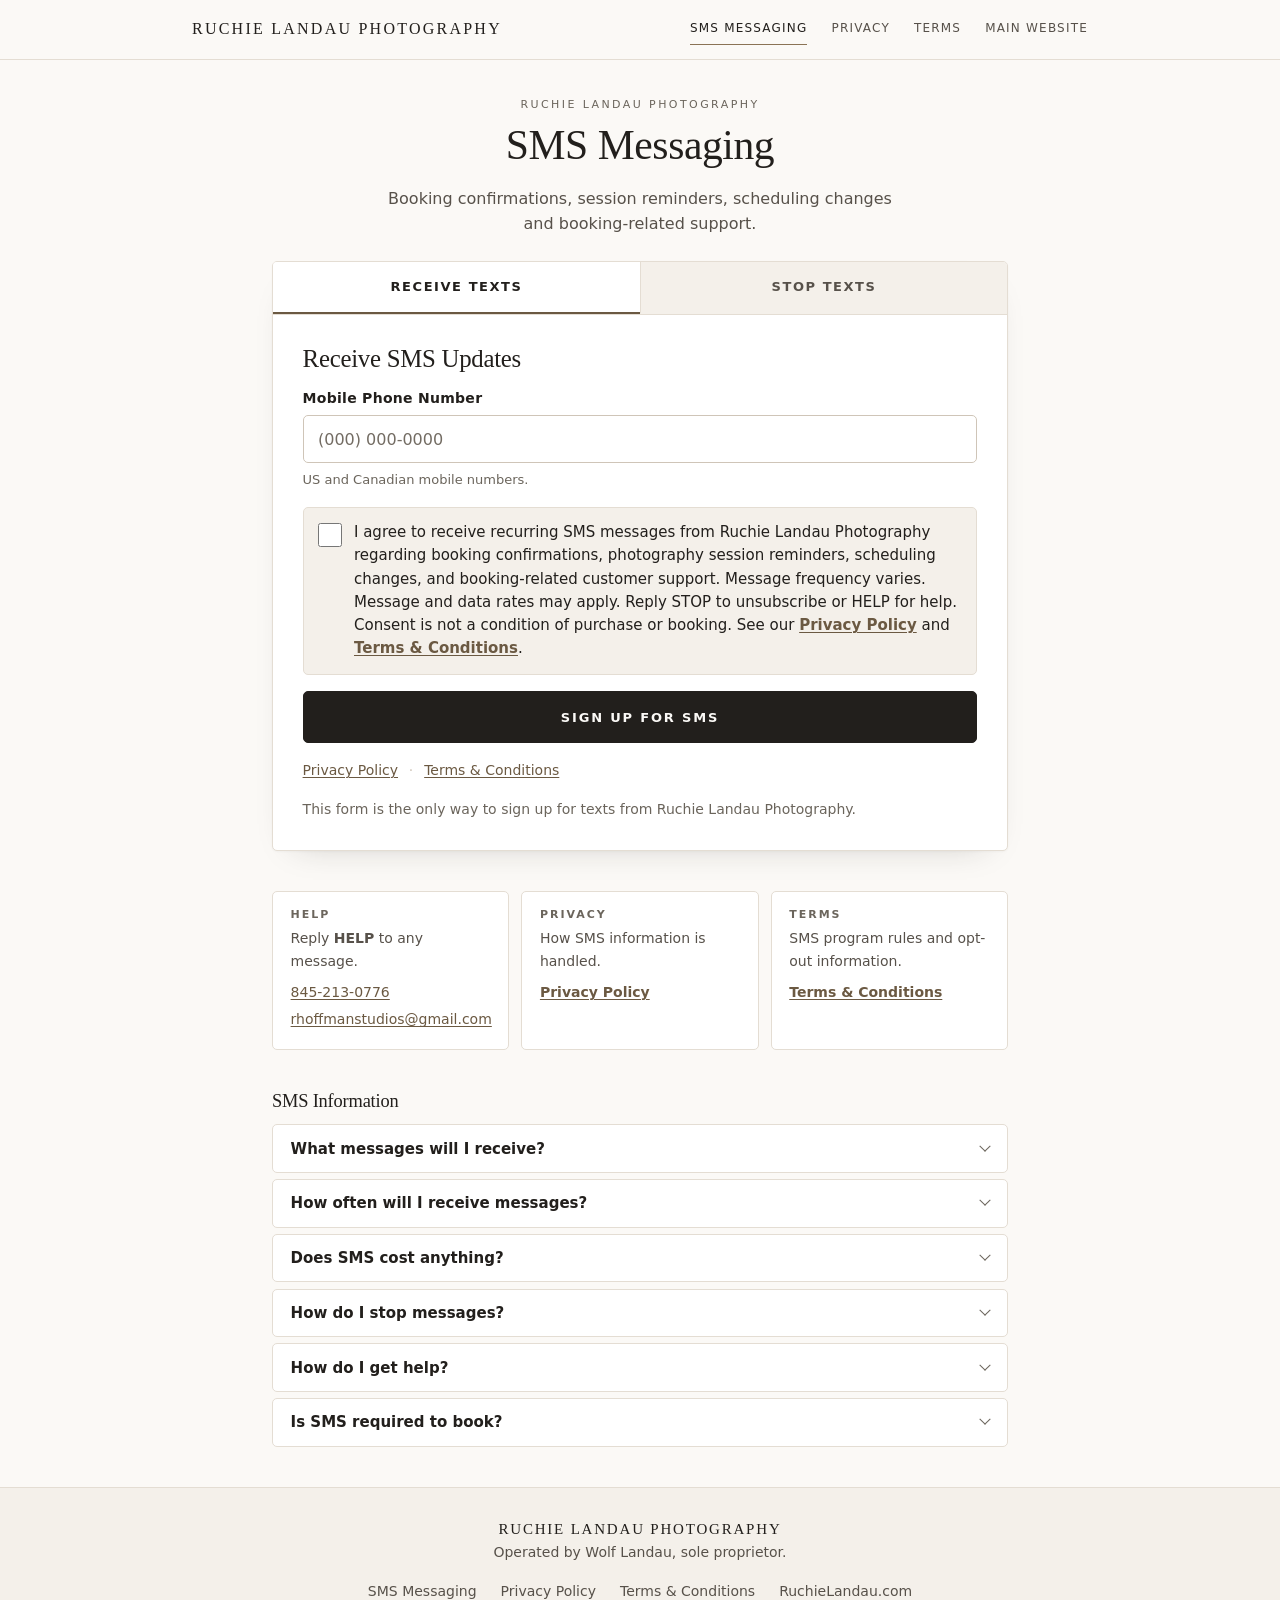
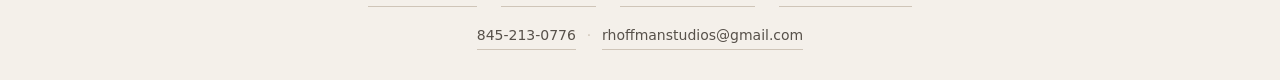
==== index.html @ 1253dbfc "Reorganise the site around one compact SMS card The homepage was ~4.7 desktop screens and 6 phone sc" ====
<!DOCTYPE html>
<html lang="en">
  <head>
    <meta charset="utf-8" />
    <meta name="viewport" content="width=device-width, initial-scale=1" />
    <title>SMS Messaging | Ruchie Landau Photography</title>
    <meta
      name="description"
      content="Sign up for or stop text messages from Ruchie Landau Photography about your photography bookings — booking confirmations, session reminders, and scheduling changes."
    />
    <link rel="canonical" href="https://sms.ruchielandau.com/" />
    <link rel="icon" href="/favicon.svg" type="image/svg+xml" />
    <link rel="stylesheet" href="/assets/css/site.css" />
  </head>
  <body>
    <a class="skip-link" href="#main">Skip to main content</a>

    <header class="site-header">
      <div class="shell site-header__inner">
        <a class="wordmark" href="/">Ruchie Landau Photography</a>
        <nav class="site-nav" aria-label="Primary">
          <ul>
            <li><a href="/" aria-current="page">SMS Messaging</a></li>
            <li><a href="/privacy-policy">Privacy</a></li>
            <li><a href="/terms-and-conditions">Terms</a></li>
            <li>
              <a
                href="https://www.ruchielandau.com"
                rel="noopener noreferrer"
                target="_blank"
                >Main Website<span class="visually-hidden">
                  (opens in a new tab)</span
                ></a
              >
            </li>
          </ul>
        </nav>
      </div>
    </header>

    <main id="main">
      <div class="shell shell--main">
        <!-- ================= Intro ================= -->
        <div class="intro">
          <p class="eyebrow">Ruchie Landau Photography</p>
          <h1>SMS Messaging</h1>
          <p class="intro__lede">
            Booking confirmations, session reminders, scheduling changes and
            booking-related support.
          </p>
        </div>

        <!-- ================= Main SMS card ================= -->
        <div class="sms-card" id="sms-tabs">
          <!--
            Progressive enhancement: this tab strip is hidden until the script
            runs. Without JavaScript both panels below stay visible and usable,
            so no control is ever dead and no content is unreachable.
          -->
          <div class="tabs" data-tablist hidden>
            <button
              type="button"
              class="tab"
              id="tab-receive"
              data-tab-for="panel-receive"
            >
              Receive Texts
            </button>
            <button
              type="button"
              class="tab"
              id="tab-stop"
              data-tab-for="panel-stop"
            >
              Stop Texts
            </button>
          </div>

          <!-- ---------- Receive Texts ---------- -->
          <section class="panel" id="panel-receive" aria-labelledby="opt-in-heading">
            <div class="panel__view" id="optin-form-view">
              <h2 id="opt-in-heading">Receive SMS Updates</h2>

              <!--
                SIMULATION MODE: this form does not submit anywhere. The handler
                in /assets/js/sms-forms.js validates locally, calls
                preventDefault(), and shows the success view without sending or
                storing anything. See the comment block at the top of that file.
              -->
              <form id="sms-opt-in-form" novalidate autocomplete="off">
                <div class="field">
                  <label for="optin-phone">Mobile Phone Number</label>
                  <input
                    type="tel"
                    id="optin-phone"
                    name="phone"
                    inputmode="tel"
                    autocomplete="tel"
                    placeholder="(000) 000-0000"
                    aria-describedby="optin-phone-hint optin-phone-error"
                  />
                  <p class="field__hint" id="optin-phone-hint">
                    US and Canadian mobile numbers.
                  </p>
                  <p class="field-error" id="optin-phone-error" role="alert"></p>
                </div>

                <!--
                  COMPLIANCE: single-purpose SMS consent checkbox.
                  * No `checked` attribute, and reset to unchecked on every page
                    load by sms-forms.js.
                  * Not bundled with accepting the Terms or the Privacy Policy.
                  * Required before the form will proceed.
                  * The disclosure is shown in full at body size — never
                    collapsed, truncated, or shrunk.
                -->
                <div class="consent" id="optin-consent-block">
                  <div class="consent__control">
                    <input
                      type="checkbox"
                      id="optin-consent"
                      name="sms-consent"
                      value="yes"
                      aria-describedby="optin-consent-error"
                    />
                    <label class="consent__text" for="optin-consent">
                      I agree to receive recurring SMS messages from Ruchie
                      Landau Photography regarding booking confirmations,
                      photography session reminders, scheduling changes, and
                      booking-related customer support. Message frequency
                      varies. Message and data rates may apply. Reply STOP to
                      unsubscribe or HELP for help. Consent is not a condition
                      of purchase or booking. See our
                      <a href="/privacy-policy">Privacy Policy</a> and
                      <a href="/terms-and-conditions">Terms &amp; Conditions</a>.
                    </label>
                  </div>
                  <p class="field-error" id="optin-consent-error" role="alert"></p>
                </div>

                <button type="submit" class="button">Sign Up for SMS</button>
              </form>

              <p class="panel__note">
                <a href="/privacy-policy">Privacy Policy</a>
                <span aria-hidden="true">·</span>
                <a href="/terms-and-conditions">Terms &amp; Conditions</a>
              </p>

              <p class="panel__note panel__note--quiet">
                This form is the only way to sign up for texts from Ruchie
                Landau Photography.
              </p>
            </div>

            <!-- Shown after a successful sign-up. -->
            <div
              class="panel__view result"
              id="optin-success-view"
              role="status"
              tabindex="-1"
              hidden
            >
              <span class="result__mark" aria-hidden="true">
                <svg viewBox="0 0 24 24" focusable="false">
                  <path
                    d="M4 12.6l5.2 5.2L20 7"
                    fill="none"
                    stroke="currentColor"
                    stroke-width="2.25"
                    stroke-linecap="round"
                    stroke-linejoin="round"
                  />
                </svg>
              </span>

              <h2 class="result__title">You&rsquo;re signed up for SMS updates</h2>

              <p class="result__lead">
                You have successfully subscribed to text messages from Ruchie
                Landau Photography at
                <strong data-masked-phone>(***) ***-0000</strong>.
              </p>

              <p>Message frequency varies. Message and data rates may apply.</p>
              <p>
                Reply <strong>STOP</strong> to unsubscribe or
                <strong>HELP</strong> for assistance.
              </p>

              <button type="button" class="link-button" id="optin-reset">
                Sign up another number
              </button>
            </div>
          </section>

          <!-- ---------- Stop Texts ---------- -->
          <section class="panel" id="panel-stop" aria-labelledby="opt-out-heading">
            <div class="panel__view" id="optout-form-view">
              <h2 id="opt-out-heading">Stop SMS Messages</h2>
              <p class="panel__lead">
                Reply <strong>STOP</strong> to any Ruchie Landau Photography
                text message to unsubscribe.
              </p>

              <!-- SIMULATION MODE: nothing is transmitted or stored. -->
              <form id="sms-opt-out-form" novalidate autocomplete="off">
                <div class="field">
                  <label for="optout-phone">Mobile Phone Number</label>
                  <input
                    type="tel"
                    id="optout-phone"
                    name="phone"
                    inputmode="tel"
                    autocomplete="tel"
                    placeholder="(000) 000-0000"
                    aria-describedby="optout-phone-hint optout-phone-error"
                  />
                  <p class="field__hint" id="optout-phone-hint">
                    The number you would like unsubscribed.
                  </p>
                  <p class="field-error" id="optout-phone-error" role="alert"></p>
                </div>

                <button type="submit" class="button button--quiet">
                  Unsubscribe from SMS
                </button>
              </form>

              <p class="panel__note panel__note--quiet">
                Replying STOP is the fastest way to unsubscribe.
              </p>
            </div>

            <!-- Shown after a successful unsubscribe. -->
            <div
              class="panel__view result"
              id="optout-success-view"
              role="status"
              tabindex="-1"
              hidden
            >
              <span class="result__mark" aria-hidden="true">
                <svg viewBox="0 0 24 24" focusable="false">
                  <path
                    d="M4 12.6l5.2 5.2L20 7"
                    fill="none"
                    stroke="currentColor"
                    stroke-width="2.25"
                    stroke-linecap="round"
                    stroke-linejoin="round"
                  />
                </svg>
              </span>

              <h2 class="result__title">You&rsquo;ve been unsubscribed</h2>

              <p class="result__lead">
                You will no longer receive SMS messages from Ruchie Landau
                Photography at
                <strong data-masked-phone>(***) ***-0000</strong>.
              </p>

              <p>
                You can always reply <strong>STOP</strong> to a Ruchie Landau
                Photography text message to unsubscribe.
              </p>

              <button type="button" class="link-button" id="optout-reset">
                Unsubscribe another number
              </button>
            </div>
          </section>

          <noscript>
            <p class="panel__note panel__note--quiet">
              These forms need JavaScript. You can still reply
              <strong>STOP</strong> or <strong>HELP</strong> to any Ruchie
              Landau Photography text message, or contact us at
              <a href="tel:+18452130776">845&#8209;213&#8209;0776</a> or
              <a href="mailto:rhoffmanstudios@gmail.com"
                >rhoffmanstudios@gmail.com</a
              >.
            </p>
          </noscript>
        </div>

        <!-- ================= Compact info trio ================= -->
        <ul class="info-trio">
          <li class="info-card">
            <h2>Help</h2>
            <p>Reply <strong>HELP</strong> to any message.</p>
            <p>
              <a href="tel:+18452130776">845&#8209;213&#8209;0776</a><br />
              <a href="mailto:rhoffmanstudios@gmail.com"
                >rhoffmanstudios@gmail.com</a
              >
            </p>
          </li>
          <li class="info-card">
            <h2>Privacy</h2>
            <p>How SMS information is handled.</p>
            <p><a class="info-card__link" href="/privacy-policy">Privacy Policy</a></p>
          </li>
          <li class="info-card">
            <h2>Terms</h2>
            <p>SMS program rules and opt-out information.</p>
            <p>
              <a class="info-card__link" href="/terms-and-conditions"
                >Terms &amp; Conditions</a
              >
            </p>
          </li>
        </ul>

        <!-- ================= SMS information accordion ================= -->
        <section class="faq" aria-labelledby="faq-heading">
          <h2 id="faq-heading">SMS Information</h2>

          <!--
            Native <details> with a shared name gives an exclusive accordion
            with no JavaScript. Browsers without support simply allow more than
            one open at a time — the content is never hidden from a reader.
          -->
          <details name="sms-faq">
            <summary>What messages will I receive?</summary>
            <div class="faq__body">
              <p>
                Booking confirmations, photography session reminders, scheduling
                changes, and customer-support messages related to your
                photography booking. The program is not used for promotional or
                marketing messages.
              </p>
            </div>
          </details>

          <details name="sms-faq">
            <summary>How often will I receive messages?</summary>
            <div class="faq__body">
              <p>
                Message frequency varies based on your bookings and
                communications with Ruchie Landau Photography.
              </p>
            </div>
          </details>

          <details name="sms-faq">
            <summary>Does SMS cost anything?</summary>
            <div class="faq__body">
              <p>
                Message and data rates may apply depending on your mobile
                carrier and plan.
              </p>
            </div>
          </details>

          <details name="sms-faq">
            <summary>How do I stop messages?</summary>
            <div class="faq__body">
              <p>
                Reply <strong>STOP</strong> to any Ruchie Landau Photography SMS
                message to unsubscribe.
              </p>
            </div>
          </details>

          <details name="sms-faq">
            <summary>How do I get help?</summary>
            <div class="faq__body">
              <p>
                Reply <strong>HELP</strong> to any Ruchie Landau Photography SMS
                message for assistance, or contact us at
                <a href="tel:+18452130776">845&#8209;213&#8209;0776</a> or
                <a href="mailto:rhoffmanstudios@gmail.com"
                  >rhoffmanstudios@gmail.com</a
                >. Contacting us does not sign you up for text messages.
              </p>
            </div>
          </details>

          <details name="sms-faq">
            <summary>Is SMS required to book?</summary>
            <div class="faq__body">
              <p>
                No. Consent to receive SMS messages is not a condition of
                purchasing or booking photography services.
              </p>
            </div>
          </details>
        </section>
      </div>
    </main>

    <footer class="site-footer">
      <div class="shell site-footer__inner">
        <div class="site-footer__brand">
          <p class="site-footer__name">Ruchie Landau Photography</p>
          <p>Operated by Wolf Landau, sole proprietor.</p>
        </div>

        <nav class="footer-nav" aria-label="Footer">
          <ul>
            <li><a href="/">SMS Messaging</a></li>
            <li><a href="/privacy-policy">Privacy Policy</a></li>
            <li><a href="/terms-and-conditions">Terms &amp; Conditions</a></li>
            <li>
              <a
                href="https://www.ruchielandau.com"
                rel="noopener noreferrer"
                target="_blank"
                >RuchieLandau.com<span class="visually-hidden">
                  (opens in a new tab)</span
                ></a
              >
            </li>
          </ul>
        </nav>

        <p class="site-footer__contact">
          <a href="tel:+18452130776">845&#8209;213&#8209;0776</a>
          <span aria-hidden="true">·</span>
          <a href="mailto:rhoffmanstudios@gmail.com">rhoffmanstudios@gmail.com</a>
        </p>
      </div>
    </footer>

    <script src="/assets/js/sms-forms.js" defer></script>
  </body>
</html>
---- assets/css/site.css ----
/* ==========================================================================
   Ruchie Landau Photography — SMS Messaging site
   Single stylesheet. No build step, no frameworks, no third-party requests.

   Layout intent: compact. The whole purpose of the site — brand, what it is,
   receive/stop, and the active form — should land in the first screen on
   desktop and on a phone. Sections are tight; nothing stretches wide.
   ========================================================================== */

/* --------------------------------------------------------------------------
   1. Design tokens
   -------------------------------------------------------------------------- */

:root {
  /* Warm, photographic neutrals. */
  --paper: #fbf9f6;
  --paper-raised: #ffffff;
  --paper-tint: #f4f0ea;

  /* All clear WCAG AA (4.5:1) against both --paper and --paper-tint. */
  --ink: #221f1c;
  --ink-muted: #57514a;
  --ink-faint: #6b655c;
  --ink-placeholder: #736c63;

  --line: #e4ddd3;
  --line-strong: #cfc5b8;

  --accent: #8a7355;
  --accent-deep: #6b5942;

  --error: #93341f;
  --error-tint: #fdf3f0;

  --focus: #3f3a34;

  /* Type */
  --font-display: "Iowan Old Style", "Palatino Linotype", Palatino, "Book Antiqua",
    Georgia, "Times New Roman", serif;
  --font-body: system-ui, -apple-system, "Segoe UI", Roboto, "Helvetica Neue",
    Arial, sans-serif;

  /* Widths — deliberately narrow. */
  --shell: 60rem; /* 960px: header, footer, info trio  */
  --main: 46rem; /* 736px: the SMS card and everything under it */
  --doc: 44rem; /* 704px: legal pages */
  --measure: 62ch;

  /* Rhythm — tight. */
  --gutter: clamp(1rem, 4vw, 2rem);
  --gap: clamp(1.75rem, 4vw, 2.5rem);
  --radius: 5px;
}

/* --------------------------------------------------------------------------
   2. Base
   -------------------------------------------------------------------------- */

*,
*::before,
*::after {
  box-sizing: border-box;
}

html {
  -webkit-text-size-adjust: 100%;
}

body {
  margin: 0;
  background-color: var(--paper);
  color: var(--ink);
  font-family: var(--font-body);
  font-size: 1rem;
  line-height: 1.6;
  /* Guards against any single wide element forcing a sideways scroll. */
  overflow-x: hidden;
}

@media (prefers-reduced-motion: reduce) {
  *,
  *::before,
  *::after {
    animation-duration: 0.01ms !important;
    animation-iteration-count: 1 !important;
    transition-duration: 0.01ms !important;
    scroll-behavior: auto !important;
  }
}

h1,
h2,
h3 {
  font-family: var(--font-display);
  font-weight: 400;
  line-height: 1.2;
  letter-spacing: -0.01em;
  color: var(--ink);
  margin: 0 0 0.5em;
  text-wrap: balance;
}

h1 {
  font-size: clamp(1.9rem, 5.5vw, 2.6rem);
}

h2 {
  font-size: clamp(1.3rem, 3.2vw, 1.55rem);
}

h3 {
  font-size: 1.0625rem;
  letter-spacing: 0;
}

p {
  margin: 0 0 0.9em;
  max-width: var(--measure);
}

p:last-child {
  margin-bottom: 0;
}

ul {
  max-width: var(--measure);
}

strong {
  font-weight: 600;
}

a {
  color: var(--accent-deep);
  text-decoration: underline;
  text-underline-offset: 0.16em;
  text-decoration-thickness: 1px;
  transition: color 0.18s ease;
}

a:hover {
  color: var(--ink);
}

/* One consistent, high-contrast focus treatment everywhere. */
a:focus-visible,
button:focus-visible,
input:focus-visible,
summary:focus-visible,
[tabindex]:focus-visible {
  outline: 2px solid var(--focus);
  outline-offset: 3px;
  border-radius: 2px;
}

img,
svg {
  max-width: 100%;
  height: auto;
}

/* --------------------------------------------------------------------------
   3. Layout helpers
   -------------------------------------------------------------------------- */

.shell {
  width: 100%;
  max-width: var(--shell);
  margin-inline: auto;
  padding-inline: var(--gutter);
}

.shell--main {
  max-width: calc(var(--main) + var(--gutter) * 2);
}

.skip-link {
  position: absolute;
  left: -9999px;
  top: 0;
  z-index: 50;
  background: var(--ink);
  color: var(--paper);
  padding: 0.7rem 1.15rem;
  text-decoration: none;
  border-radius: 0 0 var(--radius) 0;
}

.skip-link:focus {
  left: 0;
  color: var(--paper);
}

.visually-hidden {
  position: absolute;
  width: 1px;
  height: 1px;
  padding: 0;
  margin: -1px;
  overflow: hidden;
  clip: rect(0 0 0 0);
  clip-path: inset(50%);
  white-space: nowrap;
  border: 0;
}

/* --------------------------------------------------------------------------
   4. Header — one compact row on desktop, two tight lines on phones
   -------------------------------------------------------------------------- */

.site-header {
  border-bottom: 1px solid var(--line);
  background: var(--paper);
}

.site-header__inner {
  display: flex;
  flex-wrap: wrap;
  align-items: center;
  justify-content: center;
  gap: 0.25rem 1.5rem;
  padding-block: 0.7rem;
  text-align: center;
}

.wordmark {
  font-family: var(--font-display);
  font-size: 0.9375rem;
  letter-spacing: 0.14em;
  text-transform: uppercase;
  text-decoration: none;
  color: var(--ink);
  white-space: nowrap;
}

.wordmark:hover {
  color: var(--accent-deep);
}

.site-nav ul {
  display: flex;
  flex-wrap: wrap;
  justify-content: center;
  gap: 0 clamp(0.7rem, 2.6vw, 1.5rem);
  list-style: none;
  margin: 0;
  padding: 0;
  max-width: none;
}

.site-nav a {
  display: inline-block;
  padding: 0.35rem 0;
  /* Sized so all four items stay on one line down to 320px. */
  font-size: 0.6875rem;
  letter-spacing: 0.06em;
  text-transform: uppercase;
  text-decoration: none;
  color: var(--ink-muted);
  border-bottom: 1px solid transparent;
}

.site-nav a:hover {
  color: var(--ink);
  border-bottom-color: var(--line-strong);
}

.site-nav a[aria-current="page"] {
  color: var(--ink);
  border-bottom-color: var(--accent);
}

@media (min-width: 40rem) {
  .site-header__inner {
    flex-wrap: nowrap;
    justify-content: space-between;
    text-align: left;
    padding-block: 0.85rem;
  }

  .site-nav a {
    letter-spacing: 0.1em;
  }
}

/* Only widen the wordmark once there is room for it beside the nav. */
@media (min-width: 64rem) {
  .wordmark {
    font-size: 1rem;
  }

  .site-nav a {
    font-size: 0.75rem;
  }
}

/* --------------------------------------------------------------------------
   5. Intro — small, not a hero
   -------------------------------------------------------------------------- */

.intro {
  padding-block: clamp(1rem, 4vw, 2.25rem) clamp(0.85rem, 3vw, 1.5rem);
  text-align: center;
}

.eyebrow {
  margin: 0 0 0.5rem;
  font-size: 0.6875rem;
  letter-spacing: 0.22em;
  text-transform: uppercase;
  color: var(--ink-faint);
  max-width: none;
}

.intro h1 {
  margin-bottom: 0.35em;
}

.intro__lede {
  margin-inline: auto;
  max-width: 32rem;
  color: var(--ink-muted);
}

/* On short phones (SE-class, 568-700px tall) the intro gives up height so more
   of the consent disclosure clears the fold. The disclosure itself is never
   shrunk or collapsed — only the decorative space around it. */
@media (max-height: 700px) and (max-width: 34rem) {
  .site-header__inner {
    padding-block: 0.5rem;
  }

  .intro {
    padding-block: 0.75rem 0.6rem;
  }

  .intro h1 {
    font-size: 1.6rem;
    margin-bottom: 0.25em;
  }

  .eyebrow {
    margin-bottom: 0.35rem;
  }
}

/* --------------------------------------------------------------------------
   6. The main SMS card
   -------------------------------------------------------------------------- */

.sms-card {
  background: var(--paper-raised);
  border: 1px solid var(--line);
  border-radius: var(--radius);
  box-shadow: 0 1px 2px rgba(34, 31, 28, 0.03),
    0 14px 34px -24px rgba(34, 31, 28, 0.28);
  overflow: hidden;
}

/* Tab strip: two equal, full-width, easy targets. */
.tabs {
  display: grid;
  grid-template-columns: 1fr 1fr;
  background: var(--paper-tint);
  border-bottom: 1px solid var(--line);
}

.tab {
  appearance: none;
  min-height: 3.25rem;
  padding: 0.85rem 0.75rem;
  font-family: var(--font-body);
  font-size: 0.8125rem;
  font-weight: 600;
  letter-spacing: 0.12em;
  text-transform: uppercase;
  color: var(--ink-muted);
  background: transparent;
  border: 0;
  border-bottom: 2px solid transparent;
  cursor: pointer;
  transition: color 0.18s ease, background-color 0.18s ease,
    border-color 0.18s ease;
}

.tab + .tab {
  border-left: 1px solid var(--line);
}

.tab:hover {
  color: var(--ink);
  background: rgba(255, 255, 255, 0.55);
}

.tab[aria-selected="true"] {
  color: var(--ink);
  background: var(--paper-raised);
  border-bottom-color: var(--accent-deep);
}

.tab:focus-visible {
  outline: 2px solid var(--focus);
  outline-offset: -4px;
}

.panel {
  /* Tighter side padding on phones buys the consent disclosure another line
     of width, which is what keeps it above the fold on a 390x844 screen. */
  padding: clamp(1rem, 4.5vw, 1.85rem);
}

/* Without JS both panels show; a rule keeps them visually separated. */
.panel + .panel {
  border-top: 1px solid var(--line);
}

.tabs:not([hidden]) ~ .panel + .panel {
  border-top: 0;
}

.panel h2 {
  margin-top: 0;
}

.panel__lead {
  color: var(--ink-muted);
  margin-bottom: 1.25rem;
}

.panel__note {
  margin-top: 1rem;
  font-size: 0.875rem;
  max-width: none;
}

.panel__note--quiet {
  color: var(--ink-faint);
}

.panel__note a {
  white-space: nowrap;
}

.panel__note span {
  margin-inline: 0.4rem;
  color: var(--line-strong);
}

/* --------------------------------------------------------------------------
   7. Forms
   -------------------------------------------------------------------------- */

.field {
  margin-bottom: 1rem;
}

.field > label {
  display: block;
  font-size: 0.875rem;
  font-weight: 600;
  letter-spacing: 0.02em;
  margin-bottom: 0.4rem;
}

.field__hint {
  margin: 0.4rem 0 0;
  font-size: 0.8125rem;
  color: var(--ink-faint);
  max-width: none;
}

input[type="tel"] {
  display: block;
  width: 100%;
  /* 16px minimum keeps iOS Safari from zooming on focus. */
  font-size: 1rem;
  font-family: inherit;
  color: var(--ink);
  background: var(--paper-raised);
  padding: 0.75rem 0.9rem;
  min-height: 3rem;
  border: 1px solid var(--line-strong);
  border-radius: var(--radius);
  transition: border-color 0.18s ease;
}

input[type="tel"]::placeholder {
  color: var(--ink-placeholder);
}

input[type="tel"]:hover {
  border-color: var(--ink-faint);
}

input[type="tel"]:focus {
  outline: 2px solid var(--focus);
  outline-offset: 2px;
  border-color: var(--focus);
}

input[type="tel"][aria-invalid="true"] {
  border-color: var(--error);
  border-width: 2px;
  background: var(--error-tint);
}

/* Consent block — compact, but the disclosure stays full size and full text. */
.consent {
  margin: 0 0 1rem;
  padding: 0.85rem 0.9rem;
  background: var(--paper-tint);
  border: 1px solid var(--line);
  border-radius: var(--radius);
}

.consent__control {
  display: flex;
  align-items: flex-start;
  gap: 0.75rem;
}

.consent__control input[type="checkbox"] {
  flex: 0 0 auto;
  width: 1.5rem;
  height: 1.5rem;
  margin: 0.1rem 0 0;
  accent-color: var(--accent-deep);
  cursor: pointer;
}

.consent__control input[type="checkbox"]:focus-visible {
  outline: 2px solid var(--focus);
  outline-offset: 3px;
}

/* Never shrink this: the disclosure must stay readable body text. */
.consent__text {
  display: block;
  font-size: 0.9375rem;
  line-height: 1.55;
  color: var(--ink);
  max-width: none;
  cursor: pointer;
}

.consent__text a {
  font-weight: 600;
  white-space: nowrap;
}

.consent[data-invalid="true"] {
  border-color: var(--error);
  border-width: 2px;
  background: var(--error-tint);
}

/* Inline validation. Never colour alone: icon + text + aria. */
.field-error {
  display: none;
  align-items: flex-start;
  gap: 0.45rem;
  margin: 0.5rem 0 0;
  font-size: 0.875rem;
  font-weight: 500;
  color: var(--error);
  max-width: none;
}

.field-error[data-visible="true"] {
  display: flex;
}

.field-error::before {
  content: "!";
  flex: 0 0 auto;
  display: inline-grid;
  place-items: center;
  width: 1.15rem;
  height: 1.15rem;
  margin-top: 0.1rem;
  border: 1.5px solid currentColor;
  border-radius: 50%;
  font-size: 0.75rem;
  font-weight: 700;
  line-height: 1;
}

.button {
  display: inline-flex;
  align-items: center;
  justify-content: center;
  width: 100%;
  min-height: 3.25rem;
  padding: 0.85rem 1.25rem;
  font-family: var(--font-body);
  font-size: 0.8125rem;
  font-weight: 600;
  letter-spacing: 0.14em;
  text-transform: uppercase;
  text-decoration: none;
  color: var(--paper);
  background: var(--ink);
  border: 1px solid var(--ink);
  border-radius: var(--radius);
  cursor: pointer;
  transition: background-color 0.2s ease, border-color 0.2s ease,
    transform 0.12s ease;
}

.button:hover {
  background: var(--accent-deep);
  border-color: var(--accent-deep);
  color: var(--paper);
}

.button:active {
  transform: translateY(1px);
}

.button--quiet {
  color: var(--ink);
  background: transparent;
  border-color: var(--line-strong);
}

.button--quiet:hover {
  color: var(--paper);
  background: var(--ink);
  border-color: var(--ink);
}

/* Loading state. aria-disabled rather than [disabled], so focus is retained;
   the submit handler guards against a double send. */
.button.is-busy {
  cursor: progress;
  color: var(--paper);
  background: var(--accent-deep);
  border-color: var(--accent-deep);
}

.button.is-busy::before {
  content: "";
  width: 0.9rem;
  height: 0.9rem;
  margin-right: 0.65rem;
  border: 2px solid currentColor;
  border-right-color: transparent;
  border-radius: 50%;
  animation: spin 0.7s linear infinite;
}

@keyframes spin {
  to {
    transform: rotate(360deg);
  }
}

@media (prefers-reduced-motion: reduce) {
  .button.is-busy::before {
    animation: none;
    border-right-color: currentColor;
    opacity: 0.5;
  }
}

/* --------------------------------------------------------------------------
   8. Success state
   --------------------------------------------------------------------------
   Each panel holds two sibling views — the form and the result — swapped by
   toggling [hidden]. Focus moves to the result so it is announced.
   -------------------------------------------------------------------------- */

.panel__view:focus {
  outline: none;
}

.panel__view:focus-visible {
  outline: 2px solid var(--focus);
  outline-offset: 6px;
  border-radius: 2px;
}

.result__mark {
  display: grid;
  place-items: center;
  width: 2.75rem;
  height: 2.75rem;
  margin-bottom: 1rem;
  color: var(--paper);
  background: var(--accent-deep);
  border-radius: 50%;
}

.result__mark svg {
  width: 1.5rem;
  height: 1.5rem;
}

.result__title {
  margin-bottom: 0.4em;
}

.result__lead {
  color: var(--ink);
  margin-bottom: 1rem;
}

.result__lead [data-masked-phone] {
  white-space: nowrap;
}

.result p:not(.result__lead) {
  font-size: 0.9375rem;
  color: var(--ink-muted);
  margin-bottom: 0.5em;
}

/* Understated text button for "sign up another number". */
.link-button {
  display: inline-block;
  margin-top: 1.25rem;
  padding: 0.4rem 0;
  font-family: inherit;
  font-size: 0.875rem;
  color: var(--accent-deep);
  background: none;
  border: 0;
  border-bottom: 1px solid var(--line-strong);
  cursor: pointer;
  transition: color 0.18s ease, border-color 0.18s ease;
}

.link-button:hover {
  color: var(--ink);
  border-bottom-color: var(--ink);
}

/* --------------------------------------------------------------------------
   9. Compact info trio
   -------------------------------------------------------------------------- */

.info-trio {
  display: grid;
  gap: 0.75rem;
  margin: var(--gap) 0 0;
  padding: 0;
  list-style: none;
  max-width: none;
}

@media (min-width: 38rem) {
  .info-trio {
    grid-template-columns: repeat(3, minmax(0, 1fr));
  }
}

.info-card {
  padding: 1rem 1.1rem;
  background: var(--paper-raised);
  border: 1px solid var(--line);
  border-radius: var(--radius);
}

.info-card h2 {
  margin: 0 0 0.4rem;
  font-family: var(--font-body);
  font-size: 0.6875rem;
  font-weight: 600;
  letter-spacing: 0.18em;
  text-transform: uppercase;
  color: var(--ink-faint);
}

.info-card p {
  font-size: 0.875rem;
  color: var(--ink-muted);
  margin-bottom: 0.5em;
  max-width: none;
  overflow-wrap: break-word;
}

.info-card p:last-child {
  margin-bottom: 0;
}

.info-card a {
  display: inline-block;
  padding-block: 0.15rem;
  color: var(--accent-deep);
}

.info-card__link {
  font-weight: 600;
}

/* --------------------------------------------------------------------------
   10. FAQ accordion (native <details>)
   -------------------------------------------------------------------------- */

.faq {
  margin-top: var(--gap);
}

.faq > h2 {
  margin-bottom: 0.75rem;
  font-size: 1.15rem;
}

.faq details {
  background: var(--paper-raised);
  border: 1px solid var(--line);
  border-radius: var(--radius);
}

.faq details + details {
  margin-top: 0.4rem;
}

.faq summary {
  display: flex;
  align-items: center;
  justify-content: space-between;
  gap: 1rem;
  min-height: 2.9rem;
  padding: 0.7rem 1.1rem;
  font-size: 0.9375rem;
  font-weight: 600;
  color: var(--ink);
  cursor: pointer;
  list-style: none;
  transition: color 0.18s ease;
}

.faq summary::-webkit-details-marker {
  display: none;
}

.faq summary:hover {
  color: var(--accent-deep);
}

/* Custom chevron, rotated when open. */
.faq summary::after {
  content: "";
  flex: 0 0 auto;
  width: 0.5rem;
  height: 0.5rem;
  border-right: 1.5px solid var(--ink-faint);
  border-bottom: 1.5px solid var(--ink-faint);
  transform: rotate(45deg) translate(-2px, -2px);
  transition: transform 0.2s ease;
}

.faq details[open] summary::after {
  transform: rotate(-135deg) translate(-2px, -2px);
}

.faq__body {
  padding: 0 1.1rem 1rem;
  font-size: 0.9375rem;
  color: var(--ink-muted);
}

.faq__body p {
  max-width: none;
}

/* --------------------------------------------------------------------------
   11. Long-form legal pages
   -------------------------------------------------------------------------- */

.doc {
  max-width: calc(var(--doc) + var(--gutter) * 2);
  padding-bottom: clamp(2.5rem, 6vw, 3.5rem);
}

.doc-intro {
  padding-block: clamp(1.5rem, 5vw, 2.5rem) 0;
  text-align: center;
}

.doc-intro h1 {
  margin-bottom: 0.3em;
}

.doc-intro__lede {
  margin-inline: auto;
  max-width: 30rem;
  color: var(--ink-muted);
}

.doc__meta {
  margin: 0.9rem 0 0;
  font-size: 0.8125rem;
  color: var(--ink-faint);
  text-align: center;
  max-width: none;
}

/* Compact in-page contents, so nothing is more than one click away. */
.doc-toc {
  margin: clamp(1.5rem, 4vw, 2rem) 0 0;
  padding: 0.9rem 1.1rem;
  background: var(--paper-tint);
  border: 1px solid var(--line);
  border-radius: var(--radius);
}

.doc-toc h2 {
  margin: 0 0 0.5rem;
  font-family: var(--font-body);
  font-size: 0.6875rem;
  font-weight: 600;
  letter-spacing: 0.18em;
  text-transform: uppercase;
  color: var(--ink-faint);
}

.doc-toc ul {
  display: flex;
  flex-wrap: wrap;
  gap: 0.25rem 1.15rem;
  margin: 0;
  padding: 0;
  list-style: none;
  max-width: none;
}

.doc-toc a {
  display: inline-block;
  padding: 0.15rem 0;
  font-size: 0.875rem;
}

.doc section {
  margin-top: clamp(1.75rem, 4vw, 2.25rem);
  scroll-margin-top: 1rem;
}

.doc h2 {
  padding-bottom: 0.45rem;
  border-bottom: 1px solid var(--line);
  font-size: clamp(1.2rem, 3vw, 1.375rem);
}

.doc h3 {
  margin: 1.35rem 0 0.4rem;
  font-family: var(--font-body);
  font-size: 0.9375rem;
  font-weight: 700;
  letter-spacing: 0.01em;
}

.doc p,
.doc li {
  color: var(--ink-muted);
}

.doc ul {
  padding-left: 1.15rem;
  margin: 0 0 0.9em;
}

.doc li {
  margin-bottom: 0.3rem;
}

.doc li:last-child {
  margin-bottom: 0;
}

.callout {
  padding: 0.9rem 1.1rem;
  background: var(--paper-tint);
  border: 1px solid var(--line);
  border-left: 3px solid var(--accent);
  border-radius: var(--radius);
}

.callout p {
  color: var(--ink);
}

.callout > :last-child {
  margin-bottom: 0;
}

/* Key/value list for the SMS program summary. */
.term-list {
  margin: 0;
  display: grid;
  gap: 0.5rem 1.25rem;
  font-size: 0.9375rem;
}

.term-list dt {
  font-weight: 700;
  color: var(--ink);
}

.term-list dd {
  margin: 0 0 0.35rem;
  color: var(--ink-muted);
}

@media (min-width: 34rem) {
  .term-list {
    grid-template-columns: 10.5rem minmax(0, 1fr);
    align-items: baseline;
  }

  .term-list dt {
    grid-column: 1;
  }

  .term-list dd {
    grid-column: 2;
    margin-bottom: 0;
  }
}

.doc-links {
  display: flex;
  flex-wrap: wrap;
  gap: 0.75rem 1.5rem;
  margin-top: clamp(1.75rem, 4vw, 2.25rem);
  padding-top: 1.15rem;
  border-top: 1px solid var(--line);
  font-size: 0.9375rem;
}

/* --------------------------------------------------------------------------
   12. Footer — compact
   -------------------------------------------------------------------------- */

.site-footer {
  margin-top: var(--gap);
  border-top: 1px solid var(--line);
  background: var(--paper-tint);
}

.site-footer__inner {
  display: grid;
  gap: 0.85rem;
  justify-items: center;
  padding-block: clamp(1.35rem, 4vw, 1.85rem);
  text-align: center;
  font-size: 0.875rem;
  color: var(--ink-muted);
}

.site-footer__brand p {
  margin: 0;
  max-width: none;
}

.site-footer__name {
  font-family: var(--font-display);
  font-size: 0.9375rem;
  letter-spacing: 0.12em;
  text-transform: uppercase;
  color: var(--ink);
}

.footer-nav ul {
  display: flex;
  flex-wrap: wrap;
  justify-content: center;
  gap: 0.35rem clamp(0.9rem, 3vw, 1.5rem);
  list-style: none;
  margin: 0;
  padding: 0;
  max-width: none;
}

.footer-nav a,
.site-footer__contact a {
  display: inline-block;
  padding-block: 0.2rem;
  color: var(--ink-muted);
  text-decoration: none;
  border-bottom: 1px solid var(--line-strong);
}

.footer-nav a:hover,
.site-footer__contact a:hover {
  color: var(--ink);
  border-bottom-color: var(--ink);
}

.site-footer__contact {
  margin: 0;
  max-width: none;
  overflow-wrap: break-word;
}

.site-footer__contact span {
  margin-inline: 0.4rem;
  color: var(--line-strong);
}
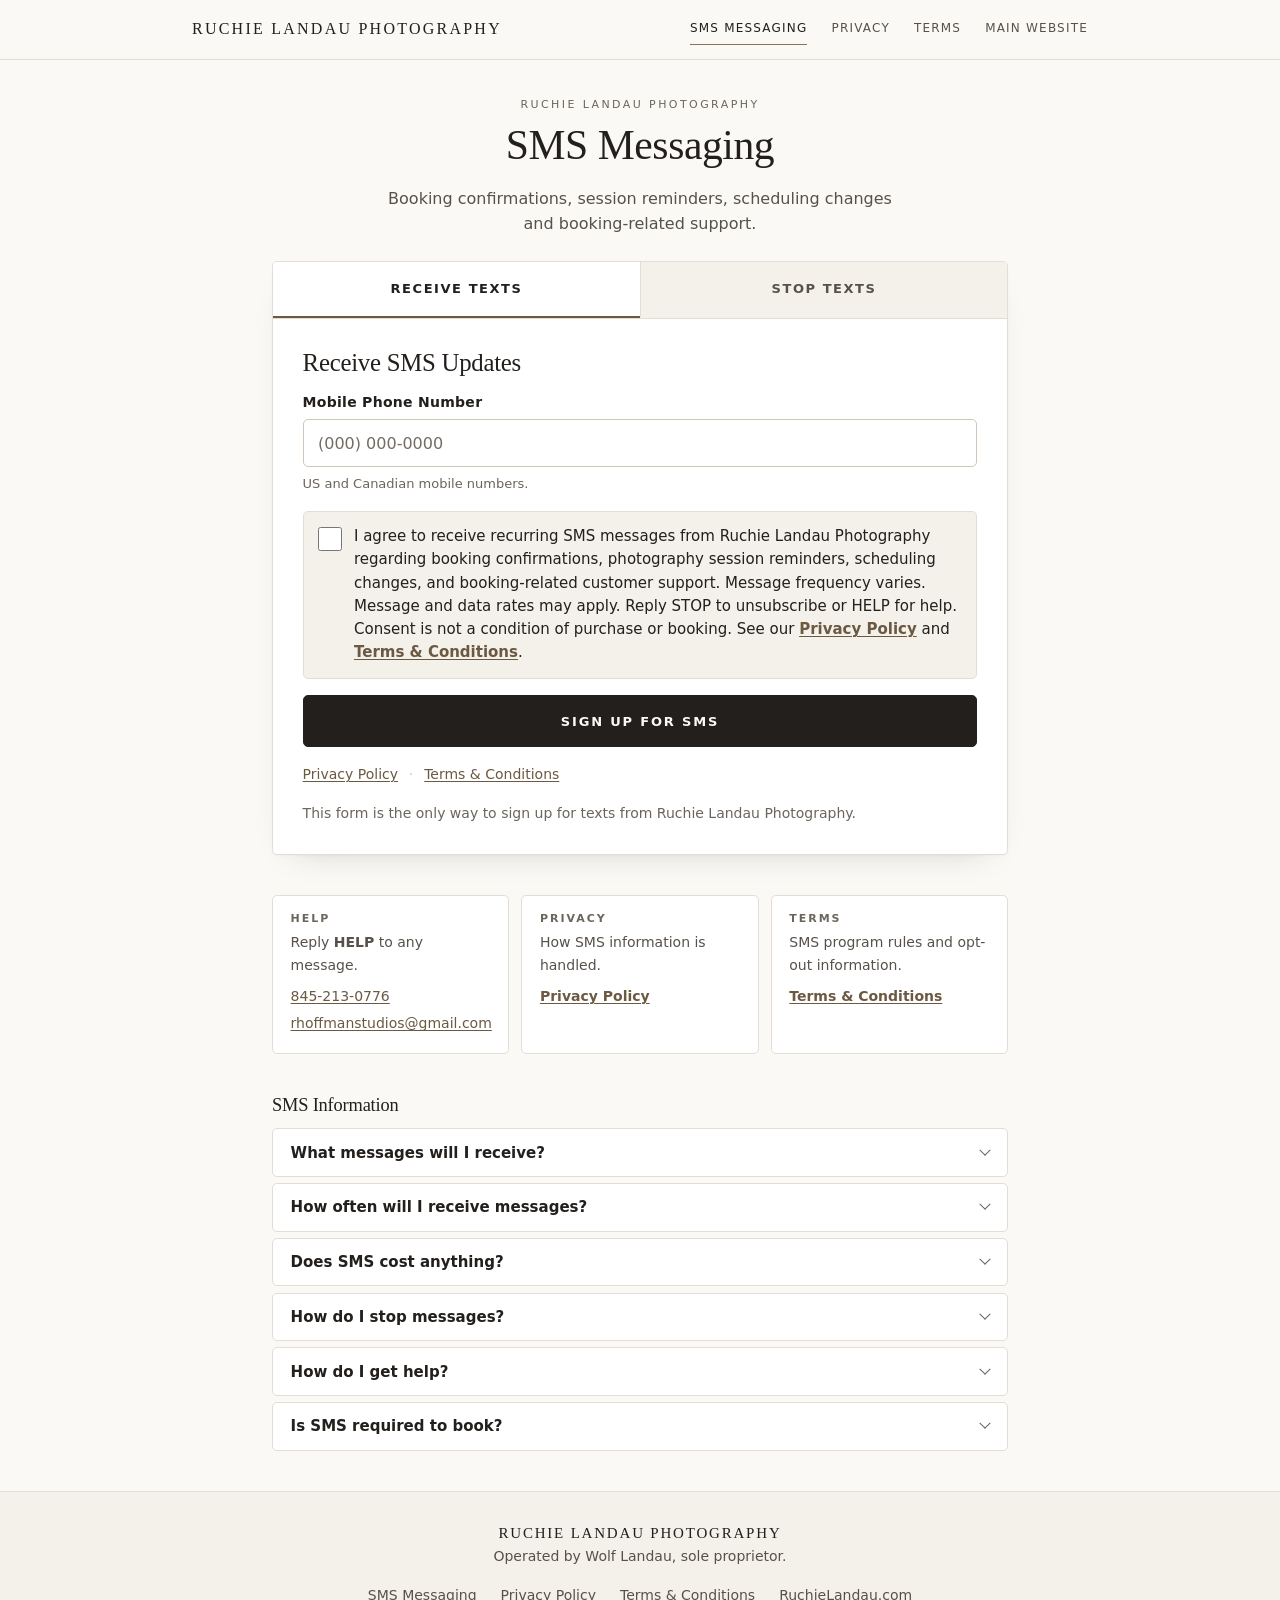
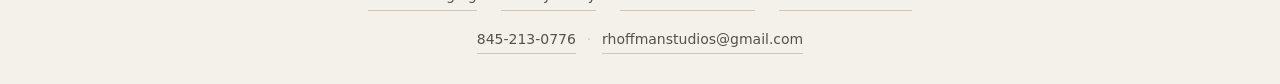
==== commit e363ca33: "Fix stale-asset caching that broke the live site, polish mobile The live site was serving the curren" ====
--- a/index.html
+++ b/index.html
@@ -3,6 +3,7 @@
   <head>
     <meta charset="utf-8" />
     <meta name="viewport" content="width=device-width, initial-scale=1" />
+    <meta name="theme-color" content="#fbf9f6" />
     <title>SMS Messaging | Ruchie Landau Photography</title>
     <meta
       name="description"
@@ -10,7 +11,7 @@
     />
     <link rel="canonical" href="https://sms.ruchielandau.com/" />
     <link rel="icon" href="/favicon.svg" type="image/svg+xml" />
-    <link rel="stylesheet" href="/assets/css/site.css" />
+    <link rel="stylesheet" href="/assets/css/site.css?v=3" />
   </head>
   <body>
     <a class="skip-link" href="#main">Skip to main content</a>
@@ -424,6 +425,6 @@
       </div>
     </footer>
 
-    <script src="/assets/js/sms-forms.js" defer></script>
+    <script src="/assets/js/sms-forms.js?v=3" defer></script>
   </body>
 </html>
--- a/assets/css/site.css
+++ b/assets/css/site.css
@@ -167,7 +167,10 @@
   width: 100%;
   max-width: var(--shell);
   margin-inline: auto;
-  padding-inline: var(--gutter);
+  /* max() keeps content clear of a notch in landscape without adding gutter
+     on ordinary screens. */
+  padding-left: max(var(--gutter), env(safe-area-inset-left, 0px));
+  padding-right: max(var(--gutter), env(safe-area-inset-right, 0px));
 }
 
 .shell--main {
@@ -241,7 +244,7 @@
   display: flex;
   flex-wrap: wrap;
   justify-content: center;
-  gap: 0 clamp(0.7rem, 2.6vw, 1.5rem);
+  gap: 0 clamp(0.55rem, 2.6vw, 1.5rem);
   list-style: none;
   margin: 0;
   padding: 0;
@@ -251,9 +254,10 @@
 .site-nav a {
   display: inline-block;
   padding: 0.35rem 0;
-  /* Sized so all four items stay on one line down to 320px. */
-  font-size: 0.6875rem;
-  letter-spacing: 0.06em;
+  /* Sized so all four items stay on one line down to ~360px, while staying
+     comfortably readable on a phone. */
+  font-size: 0.75rem;
+  letter-spacing: 0.02em;
   text-transform: uppercase;
   text-decoration: none;
   color: var(--ink-muted);
@@ -287,10 +291,6 @@
 @media (min-width: 64rem) {
   .wordmark {
     font-size: 1rem;
-  }
-
-  .site-nav a {
-    font-size: 0.75rem;
   }
 }
 
@@ -367,7 +367,7 @@
 
 .tab {
   appearance: none;
-  min-height: 3.25rem;
+  min-height: 3.5rem;
   padding: 0.85rem 0.75rem;
   font-family: var(--font-body);
   font-size: 0.8125rem;
@@ -1040,6 +1040,7 @@
 }
 
 .site-footer__inner {
+  padding-bottom: env(safe-area-inset-bottom, 0);
   display: grid;
   gap: 0.85rem;
   justify-items: center;
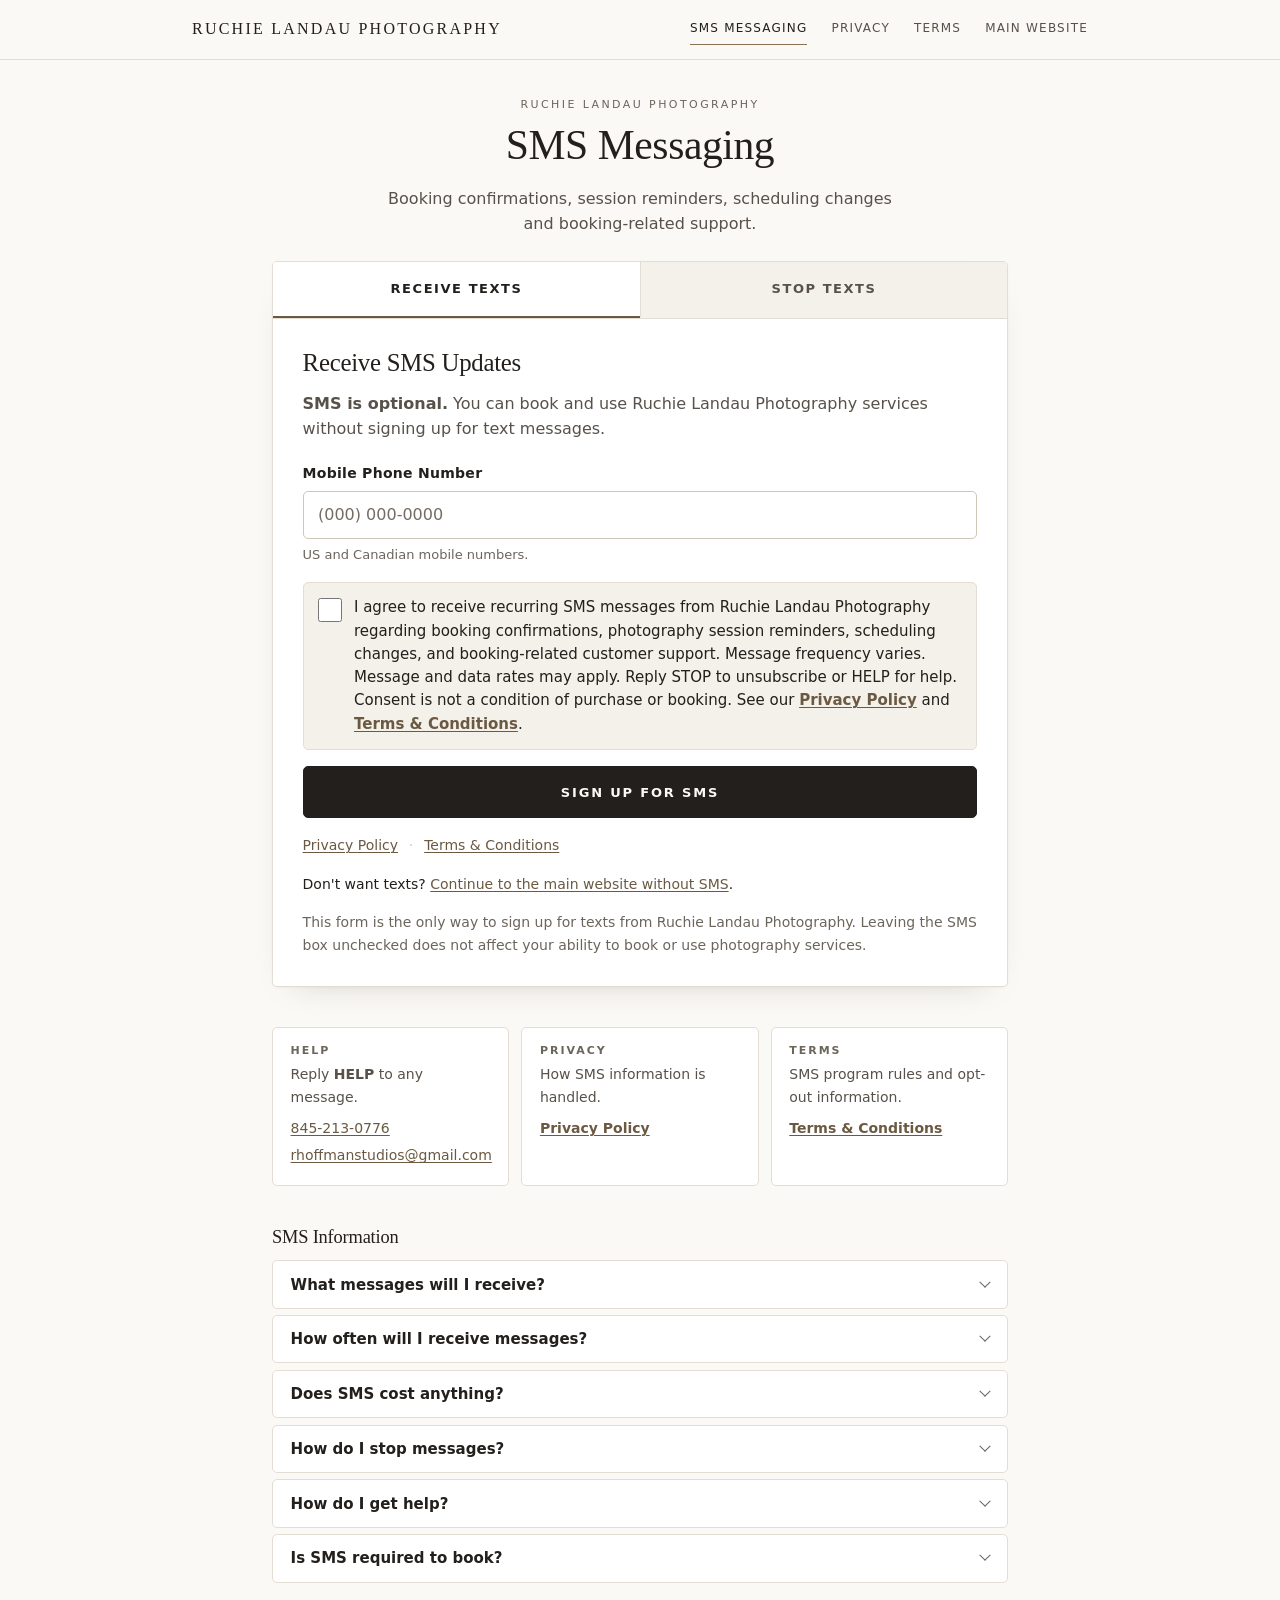
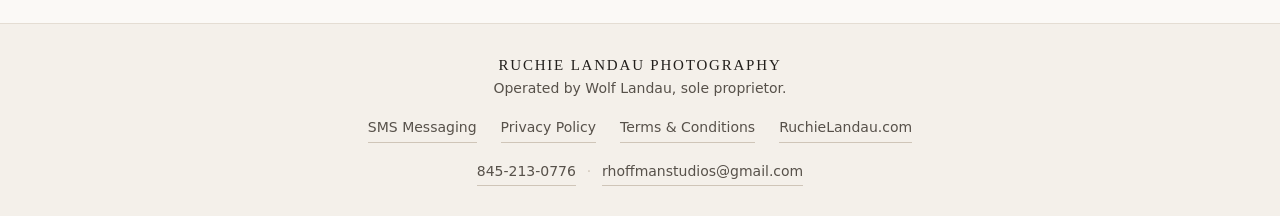
==== commit 463aed7e: "Make SMS consent explicitly optional for Twilio review" ====
--- a/index.html
+++ b/index.html
@@ -81,6 +81,11 @@
           <section class="panel" id="panel-receive" aria-labelledby="opt-in-heading">
             <div class="panel__view" id="optin-form-view">
               <h2 id="opt-in-heading">Receive SMS Updates</h2>
+              <p class="panel__lead">
+                <strong>SMS is optional.</strong> You can book and use Ruchie
+                Landau Photography services without signing up for text
+                messages.
+              </p>
 
               <!--
                 SIMULATION MODE: this form does not submit anywhere. The handler
@@ -111,7 +116,8 @@
                   * No `checked` attribute, and reset to unchecked on every page
                     load by sms-forms.js.
                   * Not bundled with accepting the Terms or the Privacy Policy.
-                  * Required before the form will proceed.
+                  * Required before the SMS sign-up form will proceed, but not
+                    required to book or use photography services.
                   * The disclosure is shown in full at body size — never
                     collapsed, truncated, or shrunk.
                 -->
@@ -148,9 +154,22 @@
                 <a href="/terms-and-conditions">Terms &amp; Conditions</a>
               </p>
 
+              <p class="panel__note">
+                Don't want texts?
+                <a
+                  href="https://www.ruchielandau.com"
+                  rel="noopener noreferrer"
+                  target="_blank"
+                  >Continue to the main website without SMS<span class="visually-hidden">
+                    (opens in a new tab)</span
+                  ></a
+                >.
+              </p>
+
               <p class="panel__note panel__note--quiet">
                 This form is the only way to sign up for texts from Ruchie
-                Landau Photography.
+                Landau Photography. Leaving the SMS box unchecked does not
+                affect your ability to book or use photography services.
               </p>
             </div>
 
@@ -384,7 +403,9 @@
             <div class="faq__body">
               <p>
                 No. Consent to receive SMS messages is not a condition of
-                purchasing or booking photography services.
+                purchasing or booking photography services. You may leave the
+                SMS consent checkbox unchecked and continue using the business
+                without text messaging.
               </p>
             </div>
           </details>
@@ -427,4 +448,4 @@
 
     <script src="/assets/js/sms-forms.js?v=3" defer></script>
   </body>
-</html>
+</html>
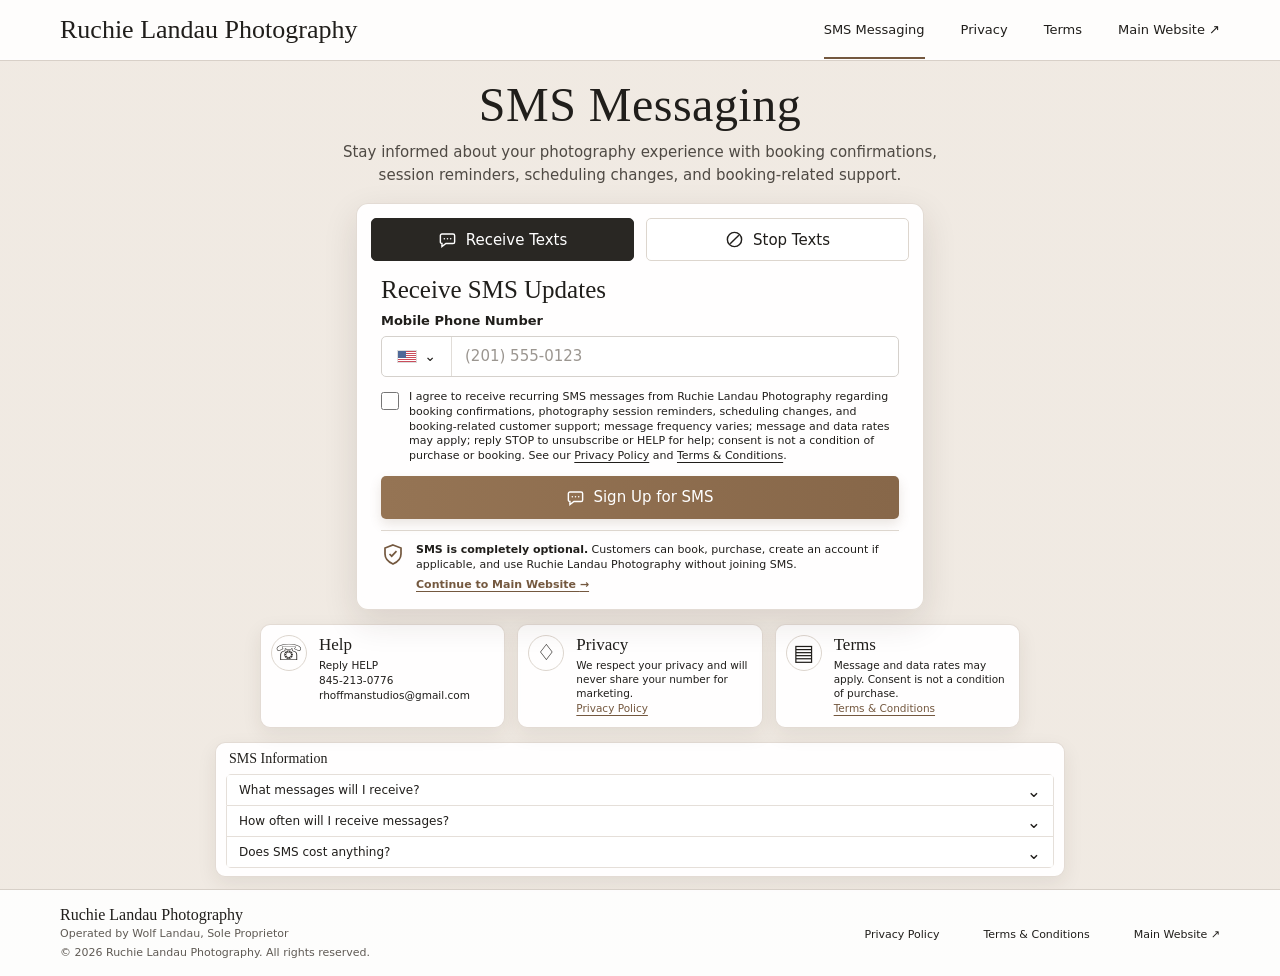
==== commit 1c05c5db: "Redesign SMS consent site" ====
--- a/index.html
+++ b/index.html
@@ -3,36 +3,44 @@
   <head>
     <meta charset="utf-8" />
     <meta name="viewport" content="width=device-width, initial-scale=1" />
-    <meta name="theme-color" content="#fbf9f6" />
+    <meta name="theme-color" content="#f2ece5" />
     <title>SMS Messaging | Ruchie Landau Photography</title>
     <meta
       name="description"
-      content="Sign up for or stop text messages from Ruchie Landau Photography about your photography bookings — booking confirmations, session reminders, and scheduling changes."
+      content="Voluntarily sign up for or stop informational text messages from Ruchie Landau Photography about photography bookings, session reminders, and scheduling changes."
     />
     <link rel="canonical" href="https://sms.ruchielandau.com/" />
     <link rel="icon" href="/favicon.svg" type="image/svg+xml" />
-    <link rel="stylesheet" href="/assets/css/site.css?v=3" />
+    <link rel="preload" href="/assets/images/studio-background.png" as="image" />
+    <link rel="stylesheet" href="/assets/css/site.css?v=4" />
   </head>
-  <body>
+  <body class="home-page">
     <a class="skip-link" href="#main">Skip to main content</a>
 
     <header class="site-header">
       <div class="shell site-header__inner">
         <a class="wordmark" href="/">Ruchie Landau Photography</a>
-        <nav class="site-nav" aria-label="Primary">
+        <button
+          class="menu-toggle"
+          type="button"
+          aria-expanded="false"
+          aria-controls="primary-navigation"
+        >
+          <span class="visually-hidden">Open menu</span>
+          <span aria-hidden="true"></span>
+          <span aria-hidden="true"></span>
+          <span aria-hidden="true"></span>
+        </button>
+        <nav class="site-nav" id="primary-navigation" aria-label="Primary">
           <ul>
             <li><a href="/" aria-current="page">SMS Messaging</a></li>
             <li><a href="/privacy-policy">Privacy</a></li>
             <li><a href="/terms-and-conditions">Terms</a></li>
             <li>
-              <a
-                href="https://www.ruchielandau.com"
-                rel="noopener noreferrer"
-                target="_blank"
-                >Main Website<span class="visually-hidden">
-                  (opens in a new tab)</span
-                ></a
-              >
+              <a href="https://www.ruchielandau.com" rel="noopener noreferrer" target="_blank">
+                Main Website <span aria-hidden="true">↗</span>
+                <span class="visually-hidden">(opens in a new tab)</span>
+              </a>
             </li>
           </ul>
         </nav>
@@ -41,86 +49,53 @@
 
     <main id="main">
       <div class="shell shell--main">
-        <!-- ================= Intro ================= -->
         <div class="intro">
-          <p class="eyebrow">Ruchie Landau Photography</p>
           <h1>SMS Messaging</h1>
           <p class="intro__lede">
-            Booking confirmations, session reminders, scheduling changes and
-            booking-related support.
+            Stay informed about your photography experience with booking confirmations,
+            session reminders, scheduling changes, and booking-related support.
           </p>
         </div>
 
-        <!-- ================= Main SMS card ================= -->
         <div class="sms-card" id="sms-tabs">
-          <!--
-            Progressive enhancement: this tab strip is hidden until the script
-            runs. Without JavaScript both panels below stay visible and usable,
-            so no control is ever dead and no content is unreachable.
-          -->
           <div class="tabs" data-tablist hidden>
-            <button
-              type="button"
-              class="tab"
-              id="tab-receive"
-              data-tab-for="panel-receive"
-            >
+            <button type="button" class="tab" id="tab-receive" data-tab-for="panel-receive">
+              <svg aria-hidden="true" viewBox="0 0 24 24">
+                <path d="M5 5h14a2 2 0 0 1 2 2v8a2 2 0 0 1-2 2H10l-5 4v-4a2 2 0 0 1-2-2V7a2 2 0 0 1 2-2Z" />
+                <circle cx="8" cy="11" r="1"/><circle cx="12" cy="11" r="1"/><circle cx="16" cy="11" r="1"/>
+              </svg>
               Receive Texts
             </button>
-            <button
-              type="button"
-              class="tab"
-              id="tab-stop"
-              data-tab-for="panel-stop"
-            >
+            <button type="button" class="tab" id="tab-stop" data-tab-for="panel-stop">
+              <svg aria-hidden="true" viewBox="0 0 24 24">
+                <circle cx="12" cy="12" r="9"/><path d="m6.5 17.5 11-11" />
+              </svg>
               Stop Texts
             </button>
           </div>
 
-          <!-- ---------- Receive Texts ---------- -->
           <section class="panel" id="panel-receive" aria-labelledby="opt-in-heading">
             <div class="panel__view" id="optin-form-view">
               <h2 id="opt-in-heading">Receive SMS Updates</h2>
-              <p class="panel__lead">
-                <strong>SMS is optional.</strong> You can book and use Ruchie
-                Landau Photography services without signing up for text
-                messages.
-              </p>
-
-              <!--
-                SIMULATION MODE: this form does not submit anywhere. The handler
-                in /assets/js/sms-forms.js validates locally, calls
-                preventDefault(), and shows the success view without sending or
-                storing anything. See the comment block at the top of that file.
-              -->
               <form id="sms-opt-in-form" novalidate autocomplete="off">
                 <div class="field">
                   <label for="optin-phone">Mobile Phone Number</label>
-                  <input
-                    type="tel"
-                    id="optin-phone"
-                    name="phone"
-                    inputmode="tel"
-                    autocomplete="tel"
-                    placeholder="(000) 000-0000"
-                    aria-describedby="optin-phone-hint optin-phone-error"
-                  />
-                  <p class="field__hint" id="optin-phone-hint">
-                    US and Canadian mobile numbers.
-                  </p>
+                  <div class="phone-field">
+                    <span class="phone-field__country" aria-hidden="true"><span class="flag-us"></span><span>⌄</span></span>
+                    <input
+                      type="tel"
+                      id="optin-phone"
+                      name="phone"
+                      inputmode="tel"
+                      autocomplete="tel"
+                      placeholder="(201) 555-0123"
+                      aria-describedby="optin-phone-hint optin-phone-error"
+                    />
+                  </div>
+                  <p class="field__hint" id="optin-phone-hint">US and Canadian mobile numbers.</p>
                   <p class="field-error" id="optin-phone-error" role="alert"></p>
                 </div>
 
-                <!--
-                  COMPLIANCE: single-purpose SMS consent checkbox.
-                  * No `checked` attribute, and reset to unchecked on every page
-                    load by sms-forms.js.
-                  * Not bundled with accepting the Terms or the Privacy Policy.
-                  * Required before the SMS sign-up form will proceed, but not
-                    required to book or use photography services.
-                  * The disclosure is shown in full at body size — never
-                    collapsed, truncated, or shrunk.
-                -->
                 <div class="consent" id="optin-consent-block">
                   <div class="consent__control">
                     <input
@@ -131,13 +106,11 @@
                       aria-describedby="optin-consent-error"
                     />
                     <label class="consent__text" for="optin-consent">
-                      I agree to receive recurring SMS messages from Ruchie
-                      Landau Photography regarding booking confirmations,
-                      photography session reminders, scheduling changes, and
-                      booking-related customer support. Message frequency
-                      varies. Message and data rates may apply. Reply STOP to
-                      unsubscribe or HELP for help. Consent is not a condition
-                      of purchase or booking. See our
+                      I agree to receive recurring SMS messages from Ruchie Landau Photography
+                      regarding booking confirmations, photography session reminders, scheduling
+                      changes, and booking-related customer support; message frequency varies;
+                      message and data rates may apply; reply STOP to unsubscribe or HELP for help;
+                      consent is not a condition of purchase or booking. See our
                       <a href="/privacy-policy">Privacy Policy</a> and
                       <a href="/terms-and-conditions">Terms &amp; Conditions</a>.
                     </label>
@@ -145,269 +118,133 @@
                   <p class="field-error" id="optin-consent-error" role="alert"></p>
                 </div>
 
-                <button type="submit" class="button">Sign Up for SMS</button>
+                <button type="submit" class="button">
+                  <svg aria-hidden="true" viewBox="0 0 24 24">
+                    <path d="M5 5h14a2 2 0 0 1 2 2v8a2 2 0 0 1-2 2H10l-5 4v-4a2 2 0 0 1-2-2V7a2 2 0 0 1 2-2Z" />
+                    <circle cx="8" cy="11" r="1"/><circle cx="12" cy="11" r="1"/><circle cx="16" cy="11" r="1"/>
+                  </svg>
+                  <span>Sign Up for SMS</span>
+                </button>
               </form>
 
-              <p class="panel__note">
-                <a href="/privacy-policy">Privacy Policy</a>
-                <span aria-hidden="true">·</span>
-                <a href="/terms-and-conditions">Terms &amp; Conditions</a>
+              <div class="optional-callout">
+                <svg aria-hidden="true" viewBox="0 0 24 24">
+                  <path d="M12 3 20 6v6c0 5-3.4 8-8 10-4.6-2-8-5-8-10V6l8-3Z" />
+                  <path d="m8.5 12 2.2 2.2 4.8-5" />
+                </svg>
+                <p>
+                  <strong>SMS is completely optional.</strong> Customers can book, purchase,
+                  create an account if applicable, and use Ruchie Landau Photography without
+                  joining SMS.
+                  <a href="https://www.ruchielandau.com" rel="noopener noreferrer" target="_blank">
+                    Continue to Main Website <span aria-hidden="true">→</span>
+                    <span class="visually-hidden">(opens in a new tab)</span>
+                  </a>
+                </p>
+              </div>
+            </div>
+
+            <div class="panel__view result" id="optin-success-view" role="status" tabindex="-1" hidden>
+              <span class="result__mark" aria-hidden="true">✓</span>
+              <h2 class="result__title">You’re signed up for SMS updates</h2>
+              <p class="result__lead">
+                This browser-only simulation accepted <strong data-masked-phone>(***) ***-0000</strong>.
+                No data was transmitted or stored.
               </p>
-
-              <p class="panel__note">
-                Don't want texts?
-                <a
-                  href="https://www.ruchielandau.com"
-                  rel="noopener noreferrer"
-                  target="_blank"
-                  >Continue to the main website without SMS<span class="visually-hidden">
-                    (opens in a new tab)</span
-                  ></a
-                >.
-              </p>
-
-              <p class="panel__note panel__note--quiet">
-                This form is the only way to sign up for texts from Ruchie
-                Landau Photography. Leaving the SMS box unchecked does not
-                affect your ability to book or use photography services.
-              </p>
-            </div>
-
-            <!-- Shown after a successful sign-up. -->
-            <div
-              class="panel__view result"
-              id="optin-success-view"
-              role="status"
-              tabindex="-1"
-              hidden
-            >
-              <span class="result__mark" aria-hidden="true">
-                <svg viewBox="0 0 24 24" focusable="false">
-                  <path
-                    d="M4 12.6l5.2 5.2L20 7"
-                    fill="none"
-                    stroke="currentColor"
-                    stroke-width="2.25"
-                    stroke-linecap="round"
-                    stroke-linejoin="round"
-                  />
-                </svg>
-              </span>
-
-              <h2 class="result__title">You&rsquo;re signed up for SMS updates</h2>
-
-              <p class="result__lead">
-                You have successfully subscribed to text messages from Ruchie
-                Landau Photography at
-                <strong data-masked-phone>(***) ***-0000</strong>.
-              </p>
-
               <p>Message frequency varies. Message and data rates may apply.</p>
-              <p>
-                Reply <strong>STOP</strong> to unsubscribe or
-                <strong>HELP</strong> for assistance.
-              </p>
-
-              <button type="button" class="link-button" id="optin-reset">
-                Sign up another number
-              </button>
+              <p>Reply <strong>STOP</strong> to unsubscribe or <strong>HELP</strong> for help.</p>
+              <button type="button" class="link-button" id="optin-reset">Sign up another number</button>
             </div>
           </section>
 
-          <!-- ---------- Stop Texts ---------- -->
           <section class="panel" id="panel-stop" aria-labelledby="opt-out-heading">
             <div class="panel__view" id="optout-form-view">
               <h2 id="opt-out-heading">Stop SMS Messages</h2>
               <p class="panel__lead">
-                Reply <strong>STOP</strong> to any Ruchie Landau Photography
-                text message to unsubscribe.
+                Reply <strong>STOP</strong> to any Ruchie Landau Photography SMS message to
+                unsubscribe. You may also use this browser-only simulated form.
               </p>
-
-              <!-- SIMULATION MODE: nothing is transmitted or stored. -->
               <form id="sms-opt-out-form" novalidate autocomplete="off">
                 <div class="field">
                   <label for="optout-phone">Mobile Phone Number</label>
-                  <input
-                    type="tel"
-                    id="optout-phone"
-                    name="phone"
-                    inputmode="tel"
-                    autocomplete="tel"
-                    placeholder="(000) 000-0000"
-                    aria-describedby="optout-phone-hint optout-phone-error"
-                  />
-                  <p class="field__hint" id="optout-phone-hint">
-                    The number you would like unsubscribed.
-                  </p>
+                  <div class="phone-field">
+                    <span class="phone-field__country" aria-hidden="true"><span class="flag-us"></span><span>⌄</span></span>
+                    <input
+                      type="tel"
+                      id="optout-phone"
+                      name="phone"
+                      inputmode="tel"
+                      autocomplete="tel"
+                      placeholder="(201) 555-0123"
+                      aria-describedby="optout-phone-hint optout-phone-error"
+                    />
+                  </div>
+                  <p class="field__hint" id="optout-phone-hint">The number you would like unsubscribed.</p>
                   <p class="field-error" id="optout-phone-error" role="alert"></p>
                 </div>
-
-                <button type="submit" class="button button--quiet">
-                  Unsubscribe from SMS
-                </button>
+                <button type="submit" class="button button--quiet">Unsubscribe from SMS</button>
               </form>
-
-              <p class="panel__note panel__note--quiet">
-                Replying STOP is the fastest way to unsubscribe.
+              <p class="panel__note"><strong>Replying STOP to an SMS unsubscribes you.</strong></p>
+            </div>
+
+            <div class="panel__view result" id="optout-success-view" role="status" tabindex="-1" hidden>
+              <span class="result__mark" aria-hidden="true">✓</span>
+              <h2 class="result__title">You’ve been unsubscribed</h2>
+              <p class="result__lead">
+                This browser-only simulation processed <strong data-masked-phone>(***) ***-0000</strong>.
+                No data was transmitted or stored.
               </p>
-            </div>
-
-            <!-- Shown after a successful unsubscribe. -->
-            <div
-              class="panel__view result"
-              id="optout-success-view"
-              role="status"
-              tabindex="-1"
-              hidden
-            >
-              <span class="result__mark" aria-hidden="true">
-                <svg viewBox="0 0 24 24" focusable="false">
-                  <path
-                    d="M4 12.6l5.2 5.2L20 7"
-                    fill="none"
-                    stroke="currentColor"
-                    stroke-width="2.25"
-                    stroke-linecap="round"
-                    stroke-linejoin="round"
-                  />
-                </svg>
-              </span>
-
-              <h2 class="result__title">You&rsquo;ve been unsubscribed</h2>
-
-              <p class="result__lead">
-                You will no longer receive SMS messages from Ruchie Landau
-                Photography at
-                <strong data-masked-phone>(***) ***-0000</strong>.
-              </p>
-
-              <p>
-                You can always reply <strong>STOP</strong> to a Ruchie Landau
-                Photography text message to unsubscribe.
-              </p>
-
-              <button type="button" class="link-button" id="optout-reset">
-                Unsubscribe another number
-              </button>
+              <p>You can always reply <strong>STOP</strong> to unsubscribe from an actual SMS.</p>
+              <button type="button" class="link-button" id="optout-reset">Unsubscribe another number</button>
             </div>
           </section>
 
           <noscript>
-            <p class="panel__note panel__note--quiet">
-              These forms need JavaScript. You can still reply
-              <strong>STOP</strong> or <strong>HELP</strong> to any Ruchie
-              Landau Photography text message, or contact us at
-              <a href="tel:+18452130776">845&#8209;213&#8209;0776</a> or
-              <a href="mailto:rhoffmanstudios@gmail.com"
-                >rhoffmanstudios@gmail.com</a
-              >.
-            </p>
+            <p class="panel__note">These simulated forms require JavaScript. Reply STOP to unsubscribe or HELP for help.</p>
           </noscript>
         </div>
 
-        <!-- ================= Compact info trio ================= -->
         <ul class="info-trio">
           <li class="info-card">
-            <h2>Help</h2>
-            <p>Reply <strong>HELP</strong> to any message.</p>
-            <p>
-              <a href="tel:+18452130776">845&#8209;213&#8209;0776</a><br />
-              <a href="mailto:rhoffmanstudios@gmail.com"
-                >rhoffmanstudios@gmail.com</a
-              >
-            </p>
+            <span class="info-card__icon" aria-hidden="true">☏</span>
+            <div>
+              <h2>Help</h2>
+              <p>Reply HELP</p>
+              <p><a href="tel:+18452130776">845-213-0776</a></p>
+              <p><a href="mailto:rhoffmanstudios@gmail.com">rhoffmanstudios@gmail.com</a></p>
+            </div>
           </li>
           <li class="info-card">
-            <h2>Privacy</h2>
-            <p>How SMS information is handled.</p>
-            <p><a class="info-card__link" href="/privacy-policy">Privacy Policy</a></p>
+            <span class="info-card__icon" aria-hidden="true">♢</span>
+            <div>
+              <h2>Privacy</h2>
+              <p>We respect your privacy and will never share your number for marketing.</p>
+              <p><a class="info-card__link" href="/privacy-policy">Privacy Policy</a></p>
+            </div>
           </li>
           <li class="info-card">
-            <h2>Terms</h2>
-            <p>SMS program rules and opt-out information.</p>
-            <p>
-              <a class="info-card__link" href="/terms-and-conditions"
-                >Terms &amp; Conditions</a
-              >
-            </p>
+            <span class="info-card__icon" aria-hidden="true">▤</span>
+            <div>
+              <h2>Terms</h2>
+              <p>Message and data rates may apply. Consent is not a condition of purchase.</p>
+              <p><a class="info-card__link" href="/terms-and-conditions">Terms &amp; Conditions</a></p>
+            </div>
           </li>
         </ul>
 
-        <!-- ================= SMS information accordion ================= -->
         <section class="faq" aria-labelledby="faq-heading">
           <h2 id="faq-heading">SMS Information</h2>
-
-          <!--
-            Native <details> with a shared name gives an exclusive accordion
-            with no JavaScript. Browsers without support simply allow more than
-            one open at a time — the content is never hidden from a reader.
-          -->
           <details name="sms-faq">
             <summary>What messages will I receive?</summary>
-            <div class="faq__body">
-              <p>
-                Booking confirmations, photography session reminders, scheduling
-                changes, and customer-support messages related to your
-                photography booking. The program is not used for promotional or
-                marketing messages.
-              </p>
-            </div>
+            <div class="faq__body"><p>Booking confirmations, photography session reminders, scheduling changes, and booking-related customer support. No marketing or promotional messages.</p></div>
           </details>
-
           <details name="sms-faq">
             <summary>How often will I receive messages?</summary>
-            <div class="faq__body">
-              <p>
-                Message frequency varies based on your bookings and
-                communications with Ruchie Landau Photography.
-              </p>
-            </div>
+            <div class="faq__body"><p>Message frequency varies based on your booking activity and communications. SMS is optional and never required to use Ruchie Landau Photography.</p></div>
           </details>
-
           <details name="sms-faq">
             <summary>Does SMS cost anything?</summary>
-            <div class="faq__body">
-              <p>
-                Message and data rates may apply depending on your mobile
-                carrier and plan.
-              </p>
-            </div>
-          </details>
-
-          <details name="sms-faq">
-            <summary>How do I stop messages?</summary>
-            <div class="faq__body">
-              <p>
-                Reply <strong>STOP</strong> to any Ruchie Landau Photography SMS
-                message to unsubscribe.
-              </p>
-            </div>
-          </details>
-
-          <details name="sms-faq">
-            <summary>How do I get help?</summary>
-            <div class="faq__body">
-              <p>
-                Reply <strong>HELP</strong> to any Ruchie Landau Photography SMS
-                message for assistance, or contact us at
-                <a href="tel:+18452130776">845&#8209;213&#8209;0776</a> or
-                <a href="mailto:rhoffmanstudios@gmail.com"
-                  >rhoffmanstudios@gmail.com</a
-                >. Contacting us does not sign you up for text messages.
-              </p>
-            </div>
-          </details>
-
-          <details name="sms-faq">
-            <summary>Is SMS required to book?</summary>
-            <div class="faq__body">
-              <p>
-                No. Consent to receive SMS messages is not a condition of
-                purchasing or booking photography services. You may leave the
-                SMS consent checkbox unchecked and continue using the business
-                without text messaging.
-              </p>
-            </div>
+            <div class="faq__body"><p>Message and data rates may apply. Reply STOP to unsubscribe or HELP for help.</p></div>
           </details>
         </section>
       </div>
@@ -417,35 +254,19 @@
       <div class="shell site-footer__inner">
         <div class="site-footer__brand">
           <p class="site-footer__name">Ruchie Landau Photography</p>
-          <p>Operated by Wolf Landau, sole proprietor.</p>
+          <p>Operated by Wolf Landau, Sole Proprietor</p>
+          <p>© 2026 Ruchie Landau Photography. All rights reserved.</p>
         </div>
-
         <nav class="footer-nav" aria-label="Footer">
           <ul>
-            <li><a href="/">SMS Messaging</a></li>
             <li><a href="/privacy-policy">Privacy Policy</a></li>
             <li><a href="/terms-and-conditions">Terms &amp; Conditions</a></li>
-            <li>
-              <a
-                href="https://www.ruchielandau.com"
-                rel="noopener noreferrer"
-                target="_blank"
-                >RuchieLandau.com<span class="visually-hidden">
-                  (opens in a new tab)</span
-                ></a
-              >
-            </li>
+            <li><a href="https://www.ruchielandau.com" rel="noopener noreferrer" target="_blank">Main Website ↗<span class="visually-hidden"> (opens in a new tab)</span></a></li>
           </ul>
         </nav>
-
-        <p class="site-footer__contact">
-          <a href="tel:+18452130776">845&#8209;213&#8209;0776</a>
-          <span aria-hidden="true">·</span>
-          <a href="mailto:rhoffmanstudios@gmail.com">rhoffmanstudios@gmail.com</a>
-        </p>
       </div>
     </footer>
 
-    <script src="/assets/js/sms-forms.js?v=3" defer></script>
+    <script src="/assets/js/sms-forms.js?v=4" defer></script>
   </body>
-</html>+</html>
--- a/assets/css/site.css
+++ b/assets/css/site.css
@@ -1,1101 +1,515 @@
-/* ==========================================================================
-   Ruchie Landau Photography — SMS Messaging site
-   Single stylesheet. No build step, no frameworks, no third-party requests.
-
-   Layout intent: compact. The whole purpose of the site — brand, what it is,
-   receive/stop, and the active form — should land in the first screen on
-   desktop and on a phone. Sections are tight; nothing stretches wide.
-   ========================================================================== */
-
-/* --------------------------------------------------------------------------
-   1. Design tokens
-   -------------------------------------------------------------------------- */
-
 :root {
-  /* Warm, photographic neutrals. */
-  --paper: #fbf9f6;
-  --paper-raised: #ffffff;
-  --paper-tint: #f4f0ea;
-
-  /* All clear WCAG AA (4.5:1) against both --paper and --paper-tint. */
-  --ink: #221f1c;
-  --ink-muted: #57514a;
-  --ink-faint: #6b655c;
-  --ink-placeholder: #736c63;
-
-  --line: #e4ddd3;
-  --line-strong: #cfc5b8;
-
-  --accent: #8a7355;
-  --accent-deep: #6b5942;
-
-  --error: #93341f;
-  --error-tint: #fdf3f0;
-
-  --focus: #3f3a34;
-
-  /* Type */
-  --font-display: "Iowan Old Style", "Palatino Linotype", Palatino, "Book Antiqua",
-    Georgia, "Times New Roman", serif;
-  --font-body: system-ui, -apple-system, "Segoe UI", Roboto, "Helvetica Neue",
-    Arial, sans-serif;
-
-  /* Widths — deliberately narrow. */
-  --shell: 60rem; /* 960px: header, footer, info trio  */
-  --main: 46rem; /* 736px: the SMS card and everything under it */
-  --doc: 44rem; /* 704px: legal pages */
-  --measure: 62ch;
-
-  /* Rhythm — tight. */
-  --gutter: clamp(1rem, 4vw, 2rem);
-  --gap: clamp(1.75rem, 4vw, 2.5rem);
-  --radius: 5px;
-}
-
-/* --------------------------------------------------------------------------
-   2. Base
-   -------------------------------------------------------------------------- */
-
-*,
-*::before,
-*::after {
-  box-sizing: border-box;
-}
-
-html {
-  -webkit-text-size-adjust: 100%;
-}
+  --paper: #faf8f5;
+  --paper-soft: #f4efe9;
+  --card: rgba(255, 255, 255, 0.94);
+  --ink: #201e1b;
+  --muted: #5f5a54;
+  --line: #ddd6ce;
+  --accent: #927254;
+  --accent-deep: #74583f;
+  --dark: #292723;
+  --error: #973923;
+  --display: "Iowan Old Style", "Palatino Linotype", Palatino, Georgia, serif;
+  --body: Inter, ui-sans-serif, system-ui, -apple-system, "Segoe UI", Arial, sans-serif;
+  --shell: 1160px;
+  --main: 850px;
+  --doc: 760px;
+  --radius: 12px;
+  --shadow: 0 12px 34px rgba(46, 36, 28, 0.12);
+}
+
+*, *::before, *::after { box-sizing: border-box; }
+
+html { color-scheme: light; scroll-behavior: smooth; }
 
 body {
   margin: 0;
-  background-color: var(--paper);
   color: var(--ink);
-  font-family: var(--font-body);
-  font-size: 1rem;
-  line-height: 1.6;
-  /* Guards against any single wide element forcing a sideways scroll. */
-  overflow-x: hidden;
-}
-
-@media (prefers-reduced-motion: reduce) {
-  *,
-  *::before,
-  *::after {
-    animation-duration: 0.01ms !important;
-    animation-iteration-count: 1 !important;
-    transition-duration: 0.01ms !important;
-    scroll-behavior: auto !important;
-  }
-}
-
-h1,
-h2,
-h3 {
-  font-family: var(--font-display);
-  font-weight: 400;
-  line-height: 1.2;
-  letter-spacing: -0.01em;
-  color: var(--ink);
-  margin: 0 0 0.5em;
-  text-wrap: balance;
-}
-
-h1 {
-  font-size: clamp(1.9rem, 5.5vw, 2.6rem);
-}
-
-h2 {
-  font-size: clamp(1.3rem, 3.2vw, 1.55rem);
-}
-
-h3 {
-  font-size: 1.0625rem;
-  letter-spacing: 0;
-}
-
-p {
-  margin: 0 0 0.9em;
-  max-width: var(--measure);
-}
-
-p:last-child {
-  margin-bottom: 0;
-}
-
-ul {
-  max-width: var(--measure);
-}
-
-strong {
-  font-weight: 600;
-}
-
-a {
-  color: var(--accent-deep);
-  text-decoration: underline;
-  text-underline-offset: 0.16em;
-  text-decoration-thickness: 1px;
-  transition: color 0.18s ease;
-}
-
-a:hover {
-  color: var(--ink);
-}
-
-/* One consistent, high-contrast focus treatment everywhere. */
-a:focus-visible,
+  background: var(--paper);
+  font-family: var(--body);
+  font-size: 15px;
+  line-height: 1.5;
+  -webkit-font-smoothing: antialiased;
+}
+
+body.home-page {
+  background-color: #eee7df;
+  background-image: linear-gradient(rgba(250, 247, 243, 0.18), rgba(250, 247, 243, 0.18)), url("/assets/images/studio-background.png");
+  background-position: center top 58px;
+  background-repeat: no-repeat;
+  background-size: cover;
+  background-attachment: fixed;
+}
+
+img, svg { display: block; max-width: 100%; }
+button, input { font: inherit; }
+a { color: inherit; text-underline-offset: 3px; }
+a:hover { color: var(--accent-deep); }
+[hidden] { display: none !important; }
+
 button:focus-visible,
 input:focus-visible,
 summary:focus-visible,
-[tabindex]:focus-visible {
-  outline: 2px solid var(--focus);
+a:focus-visible {
+  outline: 3px solid rgba(116, 88, 63, 0.45);
   outline-offset: 3px;
-  border-radius: 2px;
-}
-
-img,
-svg {
-  max-width: 100%;
-  height: auto;
-}
-
-/* --------------------------------------------------------------------------
-   3. Layout helpers
-   -------------------------------------------------------------------------- */
-
-.shell {
-  width: 100%;
-  max-width: var(--shell);
-  margin-inline: auto;
-  /* max() keeps content clear of a notch in landscape without adding gutter
-     on ordinary screens. */
-  padding-left: max(var(--gutter), env(safe-area-inset-left, 0px));
-  padding-right: max(var(--gutter), env(safe-area-inset-right, 0px));
-}
-
-.shell--main {
-  max-width: calc(var(--main) + var(--gutter) * 2);
-}
+}
+
+.shell { width: min(100% - 36px, var(--shell)); margin-inline: auto; }
+.shell--main { width: min(100% - 36px, var(--main)); }
 
 .skip-link {
-  position: absolute;
-  left: -9999px;
-  top: 0;
-  z-index: 50;
-  background: var(--ink);
-  color: var(--paper);
-  padding: 0.7rem 1.15rem;
+  position: fixed;
+  z-index: 100;
+  top: 8px;
+  left: 8px;
+  padding: 9px 14px;
+  background: #fff;
+  transform: translateY(-150%);
+}
+.skip-link:focus { transform: none; }
+
+.visually-hidden {
+  position: absolute !important;
+  width: 1px !important;
+  height: 1px !important;
+  padding: 0 !important;
+  margin: -1px !important;
+  overflow: hidden !important;
+  clip: rect(0, 0, 0, 0) !important;
+  white-space: nowrap !important;
+  border: 0 !important;
+}
+
+/* Header */
+.site-header {
+  position: relative;
+  z-index: 20;
+  background: rgba(255, 255, 255, 0.92);
+  border-bottom: 1px solid rgba(207, 198, 188, 0.8);
+}
+
+.site-header__inner {
+  min-height: 60px;
+  display: flex;
+  align-items: center;
+  justify-content: space-between;
+  gap: 32px;
+}
+
+.wordmark {
+  font: 26px/1.1 var(--display);
   text-decoration: none;
-  border-radius: 0 0 var(--radius) 0;
-}
-
-.skip-link:focus {
-  left: 0;
-  color: var(--paper);
-}
-
-.visually-hidden {
-  position: absolute;
-  width: 1px;
-  height: 1px;
-  padding: 0;
-  margin: -1px;
-  overflow: hidden;
-  clip: rect(0 0 0 0);
-  clip-path: inset(50%);
   white-space: nowrap;
-  border: 0;
-}
-
-/* --------------------------------------------------------------------------
-   4. Header — one compact row on desktop, two tight lines on phones
-   -------------------------------------------------------------------------- */
-
-.site-header {
-  border-bottom: 1px solid var(--line);
-  background: var(--paper);
-}
-
-.site-header__inner {
-  display: flex;
-  flex-wrap: wrap;
-  align-items: center;
-  justify-content: center;
-  gap: 0.25rem 1.5rem;
-  padding-block: 0.7rem;
-  text-align: center;
-}
-
-.wordmark {
-  font-family: var(--font-display);
-  font-size: 0.9375rem;
-  letter-spacing: 0.14em;
-  text-transform: uppercase;
-  text-decoration: none;
-  color: var(--ink);
-  white-space: nowrap;
-}
-
-.wordmark:hover {
-  color: var(--accent-deep);
-}
-
-.site-nav ul {
-  display: flex;
-  flex-wrap: wrap;
-  justify-content: center;
-  gap: 0 clamp(0.55rem, 2.6vw, 1.5rem);
+}
+
+.site-nav ul,
+.footer-nav ul {
   list-style: none;
   margin: 0;
   padding: 0;
-  max-width: none;
-}
+}
+
+.site-nav ul { display: flex; align-items: center; gap: 36px; }
 
 .site-nav a {
-  display: inline-block;
-  padding: 0.35rem 0;
-  /* Sized so all four items stay on one line down to ~360px, while staying
-     comfortably readable on a phone. */
-  font-size: 0.75rem;
-  letter-spacing: 0.02em;
-  text-transform: uppercase;
+  display: block;
+  padding: 19px 0 17px;
+  border-bottom: 2px solid transparent;
+  font-size: 13px;
   text-decoration: none;
-  color: var(--ink-muted);
-  border-bottom: 1px solid transparent;
-}
-
-.site-nav a:hover {
+}
+
+.site-nav a[aria-current="page"] { border-bottom-color: var(--accent-deep); }
+
+.menu-toggle {
+  display: none;
+  width: 44px;
+  height: 44px;
+  padding: 9px;
+  border: 0;
+  background: transparent;
+  cursor: pointer;
+}
+
+.menu-toggle > span[aria-hidden="true"] {
+  display: block;
+  height: 2px;
+  margin: 5px 0;
+  background: var(--ink);
+  transition: transform 160ms ease, opacity 160ms ease;
+}
+
+/* Hero */
+.home-page main { min-height: calc(100vh - 146px); padding: 18px 0 12px; }
+
+.intro { text-align: center; margin: 0 auto 16px; }
+.intro h1,
+.doc-intro h1 {
+  margin: 0;
+  font: 48px/1.08 var(--display);
+  letter-spacing: 0.01em;
+}
+.intro__lede {
+  max-width: 600px;
+  margin: 10px auto 0;
+  color: #4f4a44;
+  line-height: 1.55;
+}
+
+/* Main card */
+.sms-card {
+  width: min(100%, 568px);
+  margin-inline: auto;
+  padding: 14px;
+  background: var(--card);
+  border: 1px solid rgba(224, 216, 208, 0.9);
+  border-radius: var(--radius);
+  box-shadow: var(--shadow);
+  backdrop-filter: blur(8px);
+}
+
+.tabs { display: grid; grid-template-columns: 1fr 1fr; gap: 12px; margin-bottom: 14px; }
+
+.tab {
+  min-height: 43px;
+  display: flex;
+  align-items: center;
+  justify-content: center;
+  gap: 9px;
+  padding: 9px 14px;
   color: var(--ink);
-  border-bottom-color: var(--line-strong);
-}
-
-.site-nav a[aria-current="page"] {
-  color: var(--ink);
-  border-bottom-color: var(--accent);
-}
-
-@media (min-width: 40rem) {
-  .site-header__inner {
-    flex-wrap: nowrap;
-    justify-content: space-between;
-    text-align: left;
-    padding-block: 0.85rem;
-  }
-
-  .site-nav a {
-    letter-spacing: 0.1em;
-  }
-}
-
-/* Only widen the wordmark once there is room for it beside the nav. */
-@media (min-width: 64rem) {
-  .wordmark {
-    font-size: 1rem;
-  }
-}
-
-/* --------------------------------------------------------------------------
-   5. Intro — small, not a hero
-   -------------------------------------------------------------------------- */
-
-.intro {
-  padding-block: clamp(1rem, 4vw, 2.25rem) clamp(0.85rem, 3vw, 1.5rem);
-  text-align: center;
-}
-
-.eyebrow {
-  margin: 0 0 0.5rem;
-  font-size: 0.6875rem;
-  letter-spacing: 0.22em;
-  text-transform: uppercase;
-  color: var(--ink-faint);
-  max-width: none;
-}
-
-.intro h1 {
-  margin-bottom: 0.35em;
-}
-
-.intro__lede {
-  margin-inline: auto;
-  max-width: 32rem;
-  color: var(--ink-muted);
-}
-
-/* On short phones (SE-class, 568-700px tall) the intro gives up height so more
-   of the consent disclosure clears the fold. The disclosure itself is never
-   shrunk or collapsed — only the decorative space around it. */
-@media (max-height: 700px) and (max-width: 34rem) {
-  .site-header__inner {
-    padding-block: 0.5rem;
-  }
-
-  .intro {
-    padding-block: 0.75rem 0.6rem;
-  }
-
-  .intro h1 {
-    font-size: 1.6rem;
-    margin-bottom: 0.25em;
-  }
-
-  .eyebrow {
-    margin-bottom: 0.35rem;
-  }
-}
-
-/* --------------------------------------------------------------------------
-   6. The main SMS card
-   -------------------------------------------------------------------------- */
-
-.sms-card {
-  background: var(--paper-raised);
+  background: rgba(255, 255, 255, 0.68);
   border: 1px solid var(--line);
-  border-radius: var(--radius);
-  box-shadow: 0 1px 2px rgba(34, 31, 28, 0.03),
-    0 14px 34px -24px rgba(34, 31, 28, 0.28);
-  overflow: hidden;
-}
-
-/* Tab strip: two equal, full-width, easy targets. */
-.tabs {
-  display: grid;
-  grid-template-columns: 1fr 1fr;
-  background: var(--paper-tint);
-  border-bottom: 1px solid var(--line);
-}
-
-.tab {
-  appearance: none;
-  min-height: 3.5rem;
-  padding: 0.85rem 0.75rem;
-  font-family: var(--font-body);
-  font-size: 0.8125rem;
-  font-weight: 600;
-  letter-spacing: 0.12em;
-  text-transform: uppercase;
-  color: var(--ink-muted);
-  background: transparent;
-  border: 0;
-  border-bottom: 2px solid transparent;
+  border-radius: 5px;
   cursor: pointer;
-  transition: color 0.18s ease, background-color 0.18s ease,
-    border-color 0.18s ease;
-}
-
-.tab + .tab {
-  border-left: 1px solid var(--line);
-}
-
-.tab:hover {
-  color: var(--ink);
-  background: rgba(255, 255, 255, 0.55);
-}
-
-.tab[aria-selected="true"] {
-  color: var(--ink);
-  background: var(--paper-raised);
-  border-bottom-color: var(--accent-deep);
-}
-
-.tab:focus-visible {
-  outline: 2px solid var(--focus);
-  outline-offset: -4px;
-}
-
-.panel {
-  /* Tighter side padding on phones buys the consent disclosure another line
-     of width, which is what keeps it above the fold on a 390x844 screen. */
-  padding: clamp(1rem, 4.5vw, 1.85rem);
-}
-
-/* Without JS both panels show; a rule keeps them visually separated. */
-.panel + .panel {
-  border-top: 1px solid var(--line);
-}
-
-.tabs:not([hidden]) ~ .panel + .panel {
-  border-top: 0;
-}
+}
+
+.tab svg { width: 19px; height: 19px; fill: none; stroke: currentColor; stroke-width: 1.8; }
+.tab svg circle { fill: none; stroke: currentColor; }
+.tab svg circle[r="1"] { fill: currentColor; stroke: none; }
+.tab[aria-selected="true"] { color: #fff; background: var(--dark); border-color: var(--dark); }
+.tab:hover { border-color: #aca298; }
+
+.panel { padding: 0 10px 2px; }
+.panel + .panel { margin-top: 20px; padding-top: 20px; border-top: 1px solid var(--line); }
+.tabs:not([hidden]) ~ .panel + .panel { margin: 0; padding-top: 0; border: 0; }
 
 .panel h2 {
-  margin-top: 0;
-}
-
-.panel__lead {
-  color: var(--ink-muted);
-  margin-bottom: 1.25rem;
-}
-
-.panel__note {
-  margin-top: 1rem;
-  font-size: 0.875rem;
-  max-width: none;
-}
-
-.panel__note--quiet {
-  color: var(--ink-faint);
-}
-
-.panel__note a {
-  white-space: nowrap;
-}
-
-.panel__note span {
-  margin-inline: 0.4rem;
-  color: var(--line-strong);
-}
-
-/* --------------------------------------------------------------------------
-   7. Forms
-   -------------------------------------------------------------------------- */
-
-.field {
-  margin-bottom: 1rem;
-}
-
+  margin: 0 0 6px;
+  font: 25px/1.2 var(--display);
+}
+.panel__lead { margin: 0 0 15px; color: var(--muted); }
+.panel__note { margin: 13px 0 0; }
+
+.field { margin-bottom: 13px; }
 .field > label {
   display: block;
-  font-size: 0.875rem;
-  font-weight: 600;
-  letter-spacing: 0.02em;
-  margin-bottom: 0.4rem;
-}
-
-.field__hint {
-  margin: 0.4rem 0 0;
-  font-size: 0.8125rem;
-  color: var(--ink-faint);
-  max-width: none;
-}
-
-input[type="tel"] {
-  display: block;
-  width: 100%;
-  /* 16px minimum keeps iOS Safari from zooming on focus. */
-  font-size: 1rem;
-  font-family: inherit;
-  color: var(--ink);
-  background: var(--paper-raised);
-  padding: 0.75rem 0.9rem;
-  min-height: 3rem;
-  border: 1px solid var(--line-strong);
-  border-radius: var(--radius);
-  transition: border-color 0.18s ease;
-}
-
-input[type="tel"]::placeholder {
-  color: var(--ink-placeholder);
-}
-
-input[type="tel"]:hover {
-  border-color: var(--ink-faint);
-}
-
-input[type="tel"]:focus {
-  outline: 2px solid var(--focus);
-  outline-offset: 2px;
-  border-color: var(--focus);
-}
-
-input[type="tel"][aria-invalid="true"] {
-  border-color: var(--error);
-  border-width: 2px;
-  background: var(--error-tint);
-}
-
-/* Consent block — compact, but the disclosure stays full size and full text. */
-.consent {
-  margin: 0 0 1rem;
-  padding: 0.85rem 0.9rem;
-  background: var(--paper-tint);
-  border: 1px solid var(--line);
-  border-radius: var(--radius);
-}
-
-.consent__control {
+  margin-bottom: 5px;
+  font-size: 13px;
+  font-weight: 650;
+}
+
+.phone-field {
+  display: grid;
+  grid-template-columns: 70px 1fr;
+  min-height: 41px;
+  background: #fff;
+  border: 1px solid #d5d1cc;
+  border-radius: 5px;
+  overflow: hidden;
+  transition: border-color 150ms ease, box-shadow 150ms ease;
+}
+.phone-field:focus-within { border-color: var(--accent-deep); box-shadow: 0 0 0 3px rgba(146, 114, 84, 0.14); }
+.phone-field__country {
   display: flex;
-  align-items: flex-start;
-  gap: 0.75rem;
-}
-
-.consent__control input[type="checkbox"] {
-  flex: 0 0 auto;
-  width: 1.5rem;
-  height: 1.5rem;
-  margin: 0.1rem 0 0;
-  accent-color: var(--accent-deep);
-  cursor: pointer;
-}
-
-.consent__control input[type="checkbox"]:focus-visible {
-  outline: 2px solid var(--focus);
-  outline-offset: 3px;
-}
-
-/* Never shrink this: the disclosure must stay readable body text. */
-.consent__text {
-  display: block;
-  font-size: 0.9375rem;
-  line-height: 1.55;
-  color: var(--ink);
-  max-width: none;
-  cursor: pointer;
-}
-
-.consent__text a {
-  font-weight: 600;
-  white-space: nowrap;
-}
-
-.consent[data-invalid="true"] {
-  border-color: var(--error);
-  border-width: 2px;
-  background: var(--error-tint);
-}
-
-/* Inline validation. Never colour alone: icon + text + aria. */
-.field-error {
-  display: none;
-  align-items: flex-start;
-  gap: 0.45rem;
-  margin: 0.5rem 0 0;
-  font-size: 0.875rem;
-  font-weight: 500;
-  color: var(--error);
-  max-width: none;
-}
-
-.field-error[data-visible="true"] {
-  display: flex;
-}
-
-.field-error::before {
-  content: "!";
-  flex: 0 0 auto;
-  display: inline-grid;
-  place-items: center;
-  width: 1.15rem;
-  height: 1.15rem;
-  margin-top: 0.1rem;
-  border: 1.5px solid currentColor;
-  border-radius: 50%;
-  font-size: 0.75rem;
-  font-weight: 700;
-  line-height: 1;
-}
-
-.button {
-  display: inline-flex;
   align-items: center;
   justify-content: center;
+  gap: 7px;
+  border-right: 1px solid #e1ddd8;
+  font-size: 14px;
+}
+
+.flag-us {
+  width: 20px;
+  height: 13px;
+  position: relative;
+  background: repeating-linear-gradient(to bottom, #c94d5b 0 1px, #fff 1px 2px);
+  border: 1px solid #ddd;
+}
+.flag-us::before {
+  content: "";
+  position: absolute;
+  inset: 0 auto auto 0;
+  width: 8px;
+  height: 7px;
+  background: #506998;
+}
+
+input[type="tel"] {
   width: 100%;
-  min-height: 3.25rem;
-  padding: 0.85rem 1.25rem;
-  font-family: var(--font-body);
-  font-size: 0.8125rem;
-  font-weight: 600;
-  letter-spacing: 0.14em;
-  text-transform: uppercase;
-  text-decoration: none;
-  color: var(--paper);
-  background: var(--ink);
-  border: 1px solid var(--ink);
-  border-radius: var(--radius);
-  cursor: pointer;
-  transition: background-color 0.2s ease, border-color 0.2s ease,
-    transform 0.12s ease;
-}
-
-.button:hover {
-  background: var(--accent-deep);
-  border-color: var(--accent-deep);
-  color: var(--paper);
-}
-
-.button:active {
-  transform: translateY(1px);
-}
-
-.button--quiet {
+  min-width: 0;
+  border: 0;
+  padding: 8px 13px;
   color: var(--ink);
   background: transparent;
-  border-color: var(--line-strong);
-}
-
-.button--quiet:hover {
-  color: var(--paper);
-  background: var(--ink);
-  border-color: var(--ink);
-}
-
-/* Loading state. aria-disabled rather than [disabled], so focus is retained;
-   the submit handler guards against a double send. */
-.button.is-busy {
-  cursor: progress;
-  color: var(--paper);
-  background: var(--accent-deep);
-  border-color: var(--accent-deep);
-}
-
-.button.is-busy::before {
-  content: "";
-  width: 0.9rem;
-  height: 0.9rem;
-  margin-right: 0.65rem;
-  border: 2px solid currentColor;
-  border-right-color: transparent;
-  border-radius: 50%;
-  animation: spin 0.7s linear infinite;
-}
-
-@keyframes spin {
-  to {
-    transform: rotate(360deg);
-  }
-}
-
-@media (prefers-reduced-motion: reduce) {
-  .button.is-busy::before {
-    animation: none;
-    border-right-color: currentColor;
-    opacity: 0.5;
-  }
-}
-
-/* --------------------------------------------------------------------------
-   8. Success state
-   --------------------------------------------------------------------------
-   Each panel holds two sibling views — the form and the result — swapped by
-   toggling [hidden]. Focus moves to the result so it is announced.
-   -------------------------------------------------------------------------- */
-
-.panel__view:focus {
-  outline: none;
-}
-
-.panel__view:focus-visible {
-  outline: 2px solid var(--focus);
-  outline-offset: 6px;
-  border-radius: 2px;
-}
-
+  outline: 0;
+}
+input[type="tel"]::placeholder { color: #9b9690; }
+.phone-field:has(input[aria-invalid="true"]) { border-color: var(--error); }
+
+.field__hint { position: absolute; width: 1px; height: 1px; overflow: hidden; clip: rect(0, 0, 0, 0); }
+
+.consent { margin: 12px 0; padding: 0; border-radius: 5px; }
+.consent__control { display: grid; grid-template-columns: 18px 1fr; gap: 10px; align-items: start; }
+.consent__control input[type="checkbox"] {
+  width: 18px;
+  height: 18px;
+  margin: 2px 0 0;
+  accent-color: var(--accent-deep);
+}
+.consent__text { font-size: 11px; line-height: 1.35; }
+.consent[data-invalid="true"] { padding: 8px; margin-inline: -8px; background: #fff4f1; }
+
+.field-error { display: none; margin: 5px 0 0; color: var(--error); font-size: 12px; font-weight: 650; }
+.field-error[data-visible="true"] { display: block; }
+
+.button {
+  width: 100%;
+  min-height: 42px;
+  display: flex;
+  align-items: center;
+  justify-content: center;
+  gap: 8px;
+  padding: 10px 18px;
+  color: #fff;
+  background: linear-gradient(90deg, #957454, #876749);
+  border: 0;
+  border-radius: 5px;
+  box-shadow: 0 5px 12px rgba(110, 79, 52, 0.15);
+  cursor: pointer;
+}
+.button:hover { background: var(--accent-deep); }
+.button:active { transform: translateY(1px); }
+.button svg { width: 19px; height: 19px; fill: none; stroke: currentColor; stroke-width: 1.8; }
+.button svg circle { fill: currentColor; stroke: none; }
+.button--quiet { background: var(--dark); }
+.button.is-busy { opacity: 0.75; cursor: wait; }
+
+.optional-callout {
+  display: grid;
+  grid-template-columns: 24px 1fr;
+  gap: 11px;
+  margin-top: 11px;
+  padding-top: 11px;
+  border-top: 1px solid var(--line);
+}
+.optional-callout > svg { width: 24px; height: 24px; fill: none; stroke: var(--accent-deep); stroke-width: 1.7; }
+.optional-callout p { margin: 0; font-size: 11px; line-height: 1.4; }
+.optional-callout a { display: inline-block; margin: 5px 0 0; color: var(--accent-deep); font-weight: 650; }
+
+.panel__view:focus { outline: none; }
+.result { padding: 24px 12px; text-align: center; }
 .result__mark {
+  width: 42px;
+  height: 42px;
   display: grid;
   place-items: center;
-  width: 2.75rem;
-  height: 2.75rem;
-  margin-bottom: 1rem;
-  color: var(--paper);
-  background: var(--accent-deep);
+  margin: 0 auto 12px;
+  color: #fff;
+  background: var(--accent);
   border-radius: 50%;
-}
-
-.result__mark svg {
-  width: 1.5rem;
-  height: 1.5rem;
-}
-
-.result__title {
-  margin-bottom: 0.4em;
-}
-
-.result__lead {
-  color: var(--ink);
-  margin-bottom: 1rem;
-}
-
-.result__lead [data-masked-phone] {
-  white-space: nowrap;
-}
-
-.result p:not(.result__lead) {
-  font-size: 0.9375rem;
-  color: var(--ink-muted);
-  margin-bottom: 0.5em;
-}
-
-/* Understated text button for "sign up another number". */
-.link-button {
-  display: inline-block;
-  margin-top: 1.25rem;
-  padding: 0.4rem 0;
-  font-family: inherit;
-  font-size: 0.875rem;
-  color: var(--accent-deep);
-  background: none;
-  border: 0;
-  border-bottom: 1px solid var(--line-strong);
-  cursor: pointer;
-  transition: color 0.18s ease, border-color 0.18s ease;
-}
-
-.link-button:hover {
-  color: var(--ink);
-  border-bottom-color: var(--ink);
-}
-
-/* --------------------------------------------------------------------------
-   9. Compact info trio
-   -------------------------------------------------------------------------- */
-
+  font-size: 24px;
+}
+.result__title { margin-bottom: 10px !important; }
+.result__lead { margin: 0 auto 12px; max-width: 46ch; }
+.result p:not(.result__lead) { margin: 6px 0; }
+.link-button { margin-top: 12px; padding: 4px; color: var(--accent-deep); background: transparent; border: 0; text-decoration: underline; cursor: pointer; }
+
+/* Information cards */
 .info-trio {
+  width: min(100%, 760px);
   display: grid;
-  gap: 0.75rem;
-  margin: var(--gap) 0 0;
+  grid-template-columns: repeat(3, 1fr);
+  gap: 12px;
+  margin: 14px auto 0;
   padding: 0;
   list-style: none;
-  max-width: none;
-}
-
-@media (min-width: 38rem) {
-  .info-trio {
-    grid-template-columns: repeat(3, minmax(0, 1fr));
-  }
-}
-
+}
 .info-card {
-  padding: 1rem 1.1rem;
-  background: var(--paper-raised);
+  min-width: 0;
+  display: grid;
+  grid-template-columns: 38px 1fr;
+  gap: 10px;
+  padding: 10px;
+  background: var(--card);
+  border: 1px solid rgba(224, 216, 208, 0.9);
+  border-radius: 10px;
+  box-shadow: 0 7px 19px rgba(46, 36, 28, 0.08);
+}
+.info-card__icon {
+  width: 36px;
+  height: 36px;
+  display: grid;
+  place-items: center;
   border: 1px solid var(--line);
-  border-radius: var(--radius);
-}
-
-.info-card h2 {
-  margin: 0 0 0.4rem;
-  font-family: var(--font-body);
-  font-size: 0.6875rem;
-  font-weight: 600;
-  letter-spacing: 0.18em;
-  text-transform: uppercase;
-  color: var(--ink-faint);
-}
-
-.info-card p {
-  font-size: 0.875rem;
-  color: var(--ink-muted);
-  margin-bottom: 0.5em;
-  max-width: none;
-  overflow-wrap: break-word;
-}
-
-.info-card p:last-child {
-  margin-bottom: 0;
-}
-
-.info-card a {
-  display: inline-block;
-  padding-block: 0.15rem;
-  color: var(--accent-deep);
-}
-
-.info-card__link {
-  font-weight: 600;
-}
-
-/* --------------------------------------------------------------------------
-   10. FAQ accordion (native <details>)
-   -------------------------------------------------------------------------- */
-
+  border-radius: 50%;
+  font-size: 22px;
+}
+.info-card h2 { margin: 0 0 4px; font: 17px/1.2 var(--display); }
+.info-card p { margin: 1px 0; font-size: 10.5px; line-height: 1.32; overflow-wrap: anywhere; }
+.info-card a { text-decoration: none; }
+.info-card__link { color: var(--accent-deep); text-decoration: underline !important; }
+
+/* Accordion */
 .faq {
-  margin-top: var(--gap);
-}
-
-.faq > h2 {
-  margin-bottom: 0.75rem;
-  font-size: 1.15rem;
-}
-
-.faq details {
-  background: var(--paper-raised);
-  border: 1px solid var(--line);
-  border-radius: var(--radius);
-}
-
-.faq details + details {
-  margin-top: 0.4rem;
-}
-
+  width: 100%;
+  margin: 14px auto 0;
+  padding: 8px 10px;
+  background: var(--card);
+  border: 1px solid rgba(224, 216, 208, 0.9);
+  border-radius: 10px;
+  box-shadow: 0 7px 19px rgba(46, 36, 28, 0.08);
+}
+.faq > h2 { margin: 0 3px 7px; font: 14px/1.2 var(--display); }
+.faq details { border: 1px solid #e5dfd9; }
+.faq details + details { border-top: 0; }
+.faq details:first-of-type { border-radius: 5px 5px 0 0; }
+.faq details:last-of-type { border-radius: 0 0 5px 5px; }
 .faq summary {
-  display: flex;
-  align-items: center;
-  justify-content: space-between;
-  gap: 1rem;
-  min-height: 2.9rem;
-  padding: 0.7rem 1.1rem;
-  font-size: 0.9375rem;
-  font-weight: 600;
-  color: var(--ink);
+  position: relative;
+  padding: 6px 36px 6px 12px;
+  background: rgba(255, 255, 255, 0.78);
   cursor: pointer;
   list-style: none;
-  transition: color 0.18s ease;
-}
-
-.faq summary::-webkit-details-marker {
-  display: none;
-}
-
-.faq summary:hover {
-  color: var(--accent-deep);
-}
-
-/* Custom chevron, rotated when open. */
-.faq summary::after {
-  content: "";
-  flex: 0 0 auto;
-  width: 0.5rem;
-  height: 0.5rem;
-  border-right: 1.5px solid var(--ink-faint);
-  border-bottom: 1.5px solid var(--ink-faint);
-  transform: rotate(45deg) translate(-2px, -2px);
-  transition: transform 0.2s ease;
-}
-
-.faq details[open] summary::after {
-  transform: rotate(-135deg) translate(-2px, -2px);
-}
-
-.faq__body {
-  padding: 0 1.1rem 1rem;
-  font-size: 0.9375rem;
-  color: var(--ink-muted);
-}
-
-.faq__body p {
-  max-width: none;
-}
-
-/* --------------------------------------------------------------------------
-   11. Long-form legal pages
-   -------------------------------------------------------------------------- */
-
-.doc {
-  max-width: calc(var(--doc) + var(--gutter) * 2);
-  padding-bottom: clamp(2.5rem, 6vw, 3.5rem);
-}
-
-.doc-intro {
-  padding-block: clamp(1.5rem, 5vw, 2.5rem) 0;
-  text-align: center;
-}
-
-.doc-intro h1 {
-  margin-bottom: 0.3em;
-}
-
-.doc-intro__lede {
-  margin-inline: auto;
-  max-width: 30rem;
-  color: var(--ink-muted);
-}
-
-.doc__meta {
-  margin: 0.9rem 0 0;
-  font-size: 0.8125rem;
-  color: var(--ink-faint);
-  text-align: center;
-  max-width: none;
-}
-
-/* Compact in-page contents, so nothing is more than one click away. */
-.doc-toc {
-  margin: clamp(1.5rem, 4vw, 2rem) 0 0;
-  padding: 0.9rem 1.1rem;
-  background: var(--paper-tint);
-  border: 1px solid var(--line);
-  border-radius: var(--radius);
-}
-
-.doc-toc h2 {
-  margin: 0 0 0.5rem;
-  font-family: var(--font-body);
-  font-size: 0.6875rem;
-  font-weight: 600;
-  letter-spacing: 0.18em;
-  text-transform: uppercase;
-  color: var(--ink-faint);
-}
-
-.doc-toc ul {
-  display: flex;
-  flex-wrap: wrap;
-  gap: 0.25rem 1.15rem;
-  margin: 0;
-  padding: 0;
-  list-style: none;
-  max-width: none;
-}
-
-.doc-toc a {
-  display: inline-block;
-  padding: 0.15rem 0;
-  font-size: 0.875rem;
-}
-
-.doc section {
-  margin-top: clamp(1.75rem, 4vw, 2.25rem);
-  scroll-margin-top: 1rem;
-}
-
-.doc h2 {
-  padding-bottom: 0.45rem;
-  border-bottom: 1px solid var(--line);
-  font-size: clamp(1.2rem, 3vw, 1.375rem);
-}
-
-.doc h3 {
-  margin: 1.35rem 0 0.4rem;
-  font-family: var(--font-body);
-  font-size: 0.9375rem;
-  font-weight: 700;
-  letter-spacing: 0.01em;
-}
-
-.doc p,
-.doc li {
-  color: var(--ink-muted);
-}
-
-.doc ul {
-  padding-left: 1.15rem;
-  margin: 0 0 0.9em;
-}
-
-.doc li {
-  margin-bottom: 0.3rem;
-}
-
-.doc li:last-child {
-  margin-bottom: 0;
-}
-
-.callout {
-  padding: 0.9rem 1.1rem;
-  background: var(--paper-tint);
-  border: 1px solid var(--line);
-  border-left: 3px solid var(--accent);
-  border-radius: var(--radius);
-}
-
-.callout p {
-  color: var(--ink);
-}
-
-.callout > :last-child {
-  margin-bottom: 0;
-}
-
-/* Key/value list for the SMS program summary. */
-.term-list {
-  margin: 0;
-  display: grid;
-  gap: 0.5rem 1.25rem;
-  font-size: 0.9375rem;
-}
-
-.term-list dt {
-  font-weight: 700;
-  color: var(--ink);
-}
-
-.term-list dd {
-  margin: 0 0 0.35rem;
-  color: var(--ink-muted);
-}
-
-@media (min-width: 34rem) {
-  .term-list {
-    grid-template-columns: 10.5rem minmax(0, 1fr);
-    align-items: baseline;
+  font-size: 12px;
+}
+.faq summary::-webkit-details-marker { display: none; }
+.faq summary::after { content: "⌄"; position: absolute; right: 12px; top: 4px; font-size: 17px; transition: transform 150ms ease; }
+.faq details[open] summary::after { transform: rotate(180deg); }
+.faq__body { padding: 1px 12px 7px; color: var(--muted); font-size: 12px; }
+.faq__body p { margin: 7px 0 0; }
+
+/* Legal documents */
+.doc { width: min(100% - 36px, var(--doc)); padding-block: 46px 64px; }
+.doc-intro { padding-bottom: 24px; border-bottom: 1px solid var(--line); }
+.doc-intro h1 { font-size: 46px; }
+.doc-intro__lede { margin: 12px 0 0; max-width: 62ch; color: var(--muted); }
+.doc__meta { margin: 12px 0 0; color: var(--muted); font-size: 13px; }
+.eyebrow { margin: 0 0 8px; color: var(--accent-deep); font-size: 12px; font-weight: 750; letter-spacing: 0.12em; text-transform: uppercase; }
+.doc-toc { margin: 26px 0 34px; padding: 18px 20px; background: var(--paper-soft); border: 1px solid var(--line); border-radius: 8px; }
+.doc-toc h2 { margin: 0 0 8px; font: 18px/1.2 var(--display); }
+.doc-toc ul { margin: 0; padding-left: 20px; columns: 2; }
+.doc-toc a { font-size: 13px; }
+.doc section { margin-top: 40px; scroll-margin-top: 20px; }
+.doc h2 { margin: 0 0 14px; font: 30px/1.2 var(--display); }
+.doc h3 { margin: 24px 0 8px; font: 21px/1.25 var(--display); }
+.doc p, .doc li { color: #413d38; line-height: 1.68; }
+.doc ul { padding-left: 23px; }
+.doc li + li { margin-top: 7px; }
+.callout { margin: 18px 0; padding: 20px; background: var(--paper-soft); border-left: 4px solid var(--accent); border-radius: 5px; }
+.term-list { margin: 0; display: grid; grid-template-columns: 150px 1fr; gap: 9px 18px; }
+.term-list dt { font-weight: 700; }
+.term-list dd { margin: 0; color: #413d38; }
+.doc-links { display: flex; justify-content: space-between; gap: 18px; margin-top: 46px; padding-top: 18px; border-top: 1px solid var(--line); }
+
+/* Footer */
+.site-footer { background: rgba(255, 255, 255, 0.9); border-top: 1px solid rgba(207, 198, 188, 0.8); }
+.site-footer__inner { min-height: 86px; display: flex; align-items: center; justify-content: space-between; gap: 30px; }
+.site-footer__brand p { margin: 2px 0; color: var(--muted); font-size: 11px; }
+.site-footer__brand .site-footer__name { color: var(--ink); font: 16px/1.2 var(--display); }
+.footer-nav ul { display: flex; gap: 44px; }
+.footer-nav a { font-size: 11px; text-decoration: none; }
+.site-footer__contact { display: none; }
+
+@media (max-width: 760px) {
+  body.home-page {
+    background-position: center top;
+    background-size: auto 100vh;
   }
 
-  .term-list dt {
-    grid-column: 1;
+  .home-page .site-header,
+  .home-page main,
+  .home-page .site-footer {
+    width: min(calc(100% - 24px), 504px);
+    margin-inline: auto;
+    background: rgba(248, 244, 239, 0.93);
   }
-
-  .term-list dd {
-    grid-column: 2;
-    margin-bottom: 0;
+  .home-page .site-header { margin-top: 18px; border-radius: 12px 12px 0 0; }
+  .home-page .site-footer { margin-bottom: 18px; border-radius: 0 0 12px 12px; box-shadow: 0 16px 30px rgba(46, 36, 28, 0.16); }
+
+  .shell { width: 100%; padding-inline: 14px; }
+  .site-header__inner { min-height: 56px; position: relative; }
+  .wordmark { font-size: 20px; }
+  .menu-toggle { display: block; }
+
+  .site-nav {
+    display: none;
+    position: absolute;
+    top: calc(100% - 1px);
+    left: 0;
+    right: 0;
+    z-index: 30;
+    padding: 9px 14px 14px;
+    background: #faf8f5;
+    border-top: 1px solid var(--line);
+    box-shadow: 0 12px 20px rgba(46, 36, 28, 0.14);
   }
-}
-
-.doc-links {
-  display: flex;
-  flex-wrap: wrap;
-  gap: 0.75rem 1.5rem;
-  margin-top: clamp(1.75rem, 4vw, 2.25rem);
-  padding-top: 1.15rem;
-  border-top: 1px solid var(--line);
-  font-size: 0.9375rem;
-}
-
-/* --------------------------------------------------------------------------
-   12. Footer — compact
-   -------------------------------------------------------------------------- */
-
-.site-footer {
-  margin-top: var(--gap);
-  border-top: 1px solid var(--line);
-  background: var(--paper-tint);
-}
-
-.site-footer__inner {
-  padding-bottom: env(safe-area-inset-bottom, 0);
-  display: grid;
-  gap: 0.85rem;
-  justify-items: center;
-  padding-block: clamp(1.35rem, 4vw, 1.85rem);
-  text-align: center;
-  font-size: 0.875rem;
-  color: var(--ink-muted);
-}
-
-.site-footer__brand p {
-  margin: 0;
-  max-width: none;
-}
-
-.site-footer__name {
-  font-family: var(--font-display);
-  font-size: 0.9375rem;
-  letter-spacing: 0.12em;
-  text-transform: uppercase;
-  color: var(--ink);
-}
-
-.footer-nav ul {
-  display: flex;
-  flex-wrap: wrap;
-  justify-content: center;
-  gap: 0.35rem clamp(0.9rem, 3vw, 1.5rem);
-  list-style: none;
-  margin: 0;
-  padding: 0;
-  max-width: none;
-}
-
-.footer-nav a,
-.site-footer__contact a {
-  display: inline-block;
-  padding-block: 0.2rem;
-  color: var(--ink-muted);
-  text-decoration: none;
-  border-bottom: 1px solid var(--line-strong);
-}
-
-.footer-nav a:hover,
-.site-footer__contact a:hover {
-  color: var(--ink);
-  border-bottom-color: var(--ink);
-}
-
-.site-footer__contact {
-  margin: 0;
-  max-width: none;
-  overflow-wrap: break-word;
-}
-
-.site-footer__contact span {
-  margin-inline: 0.4rem;
-  color: var(--line-strong);
-}
+  .site-header[data-menu-open="true"] .site-nav { display: block; }
+  .site-nav ul { display: block; }
+  .site-nav a { padding: 10px 4px; border: 0; border-bottom: 1px solid #e9e3dd; }
+  .site-nav li:last-child a { border-bottom: 0; }
+  .site-nav a[aria-current="page"] { color: var(--accent-deep); font-weight: 700; }
+
+  .home-page main { min-height: 0; padding: 24px 0 12px; }
+  .intro { margin-bottom: 22px; padding-inline: 12px; }
+  .intro h1 { font-size: clamp(37px, 10vw, 44px); }
+  .intro__lede { margin-top: 12px; font-size: 13px; line-height: 1.55; }
+
+  .sms-card { padding: 12px; border-radius: 10px; }
+  .tabs { gap: 10px; }
+  .tab { padding-inline: 8px; font-size: 14px; }
+  .panel { padding-inline: 2px; }
+  .panel h2 { font-size: 24px; }
+  .consent__text { font-size: 12px; }
+
+  .info-trio { gap: 7px; }
+  .info-card { display: block; padding: 10px 8px; }
+  .info-card__icon { width: 32px; height: 32px; margin-bottom: 7px; font-size: 19px; }
+  .info-card h2 { font-size: 16px; }
+  .info-card p { font-size: 10px; }
+
+  .faq { margin-top: 14px; }
+  .site-footer__inner { align-items: flex-start; padding-block: 20px; }
+  .footer-nav ul { display: block; }
+  .footer-nav li + li { margin-top: 12px; }
+  .footer-nav a { font-size: 12px; }
+}
+
+@media (max-width: 500px) {
+  .doc { width: 100%; padding: 32px 18px 48px; }
+  .doc-intro h1 { font-size: 38px; }
+  .doc-toc ul { columns: 1; }
+  .term-list { grid-template-columns: 1fr; gap: 2px; }
+  .term-list dd + dt { margin-top: 8px; }
+  .doc-links { display: grid; }
+
+  body:not(.home-page) .site-header__inner,
+  body:not(.home-page) .site-footer__inner { padding-inline: 18px; }
+
+  .phone-field { grid-template-columns: 62px 1fr; }
+  .optional-callout { grid-template-columns: 22px 1fr; }
+  .site-footer__brand { max-width: 58%; }
+}
+
+@media (max-width: 350px) {
+  .info-trio { grid-template-columns: 1fr; }
+  .info-card { display: grid; }
+  .site-footer__inner { display: block; }
+  .site-footer__brand { max-width: none; margin-bottom: 16px; }
+}
+
+@media (prefers-reduced-motion: reduce) {
+  html { scroll-behavior: auto; }
+  *, *::before, *::after { transition-duration: 0.01ms !important; animation-duration: 0.01ms !important; }
+}
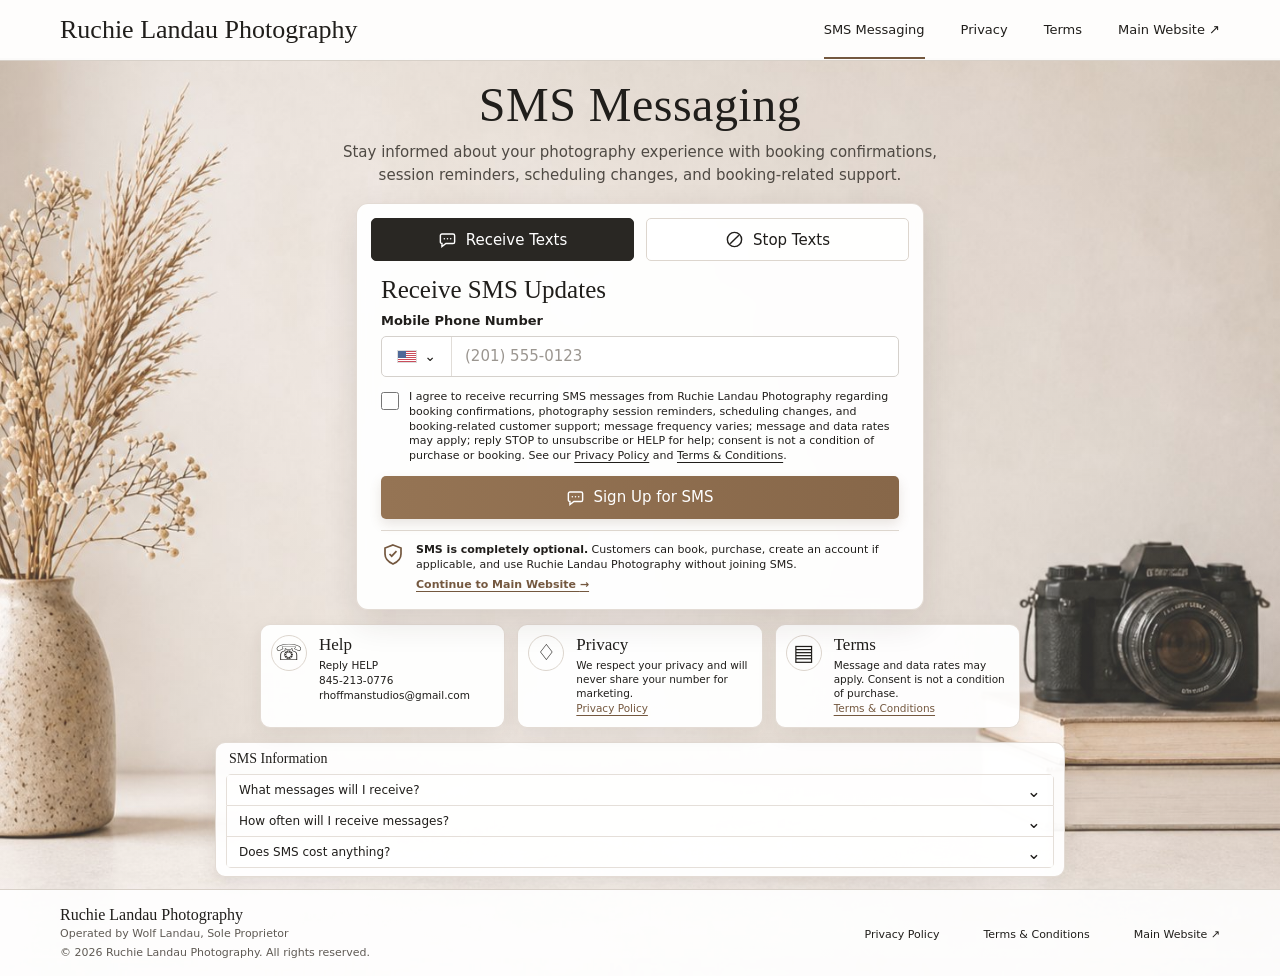
==== commit 2ff304c8: "Fix deployed background asset" ====
--- a/index.html
+++ b/index.html
@@ -11,7 +11,7 @@
     />
     <link rel="canonical" href="https://sms.ruchielandau.com/" />
     <link rel="icon" href="/favicon.svg" type="image/svg+xml" />
-    <link rel="preload" href="/assets/images/studio-background.png" as="image" />
+    <link rel="preload" href="/assets/images/studio-background.jpg" as="image" />
     <link rel="stylesheet" href="/assets/css/site.css?v=4" />
   </head>
   <body class="home-page">
--- a/assets/css/site.css
+++ b/assets/css/site.css
@@ -34,7 +34,7 @@
 
 body.home-page {
   background-color: #eee7df;
-  background-image: linear-gradient(rgba(250, 247, 243, 0.18), rgba(250, 247, 243, 0.18)), url("/assets/images/studio-background.png");
+  background-image: linear-gradient(rgba(250, 247, 243, 0.18), rgba(250, 247, 243, 0.18)), url("/assets/images/studio-background.jpg");
   background-position: center top 58px;
   background-repeat: no-repeat;
   background-size: cover;
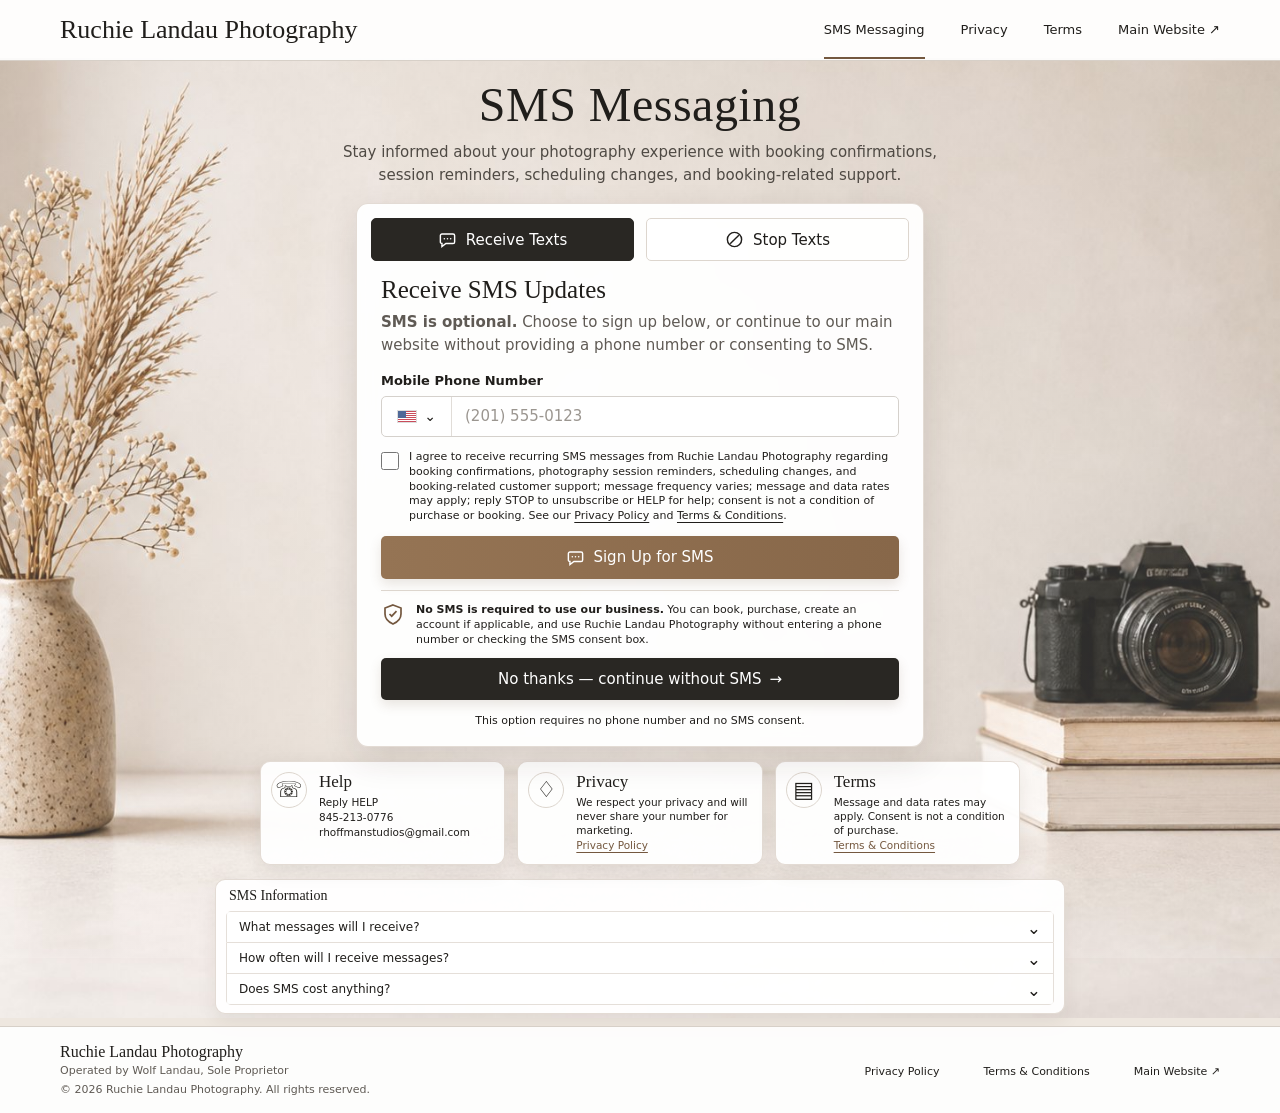
==== commit e8ae1f03: "Make SMS opt-in explicitly optional with skip action" ====
--- a/index.html
+++ b/index.html
@@ -12,7 +12,7 @@
     <link rel="canonical" href="https://sms.ruchielandau.com/" />
     <link rel="icon" href="/favicon.svg" type="image/svg+xml" />
     <link rel="preload" href="/assets/images/studio-background.jpg" as="image" />
-    <link rel="stylesheet" href="/assets/css/site.css?v=4" />
+    <link rel="stylesheet" href="/assets/css/site.css?v=5" />
   </head>
   <body class="home-page">
     <a class="skip-link" href="#main">Skip to main content</a>
@@ -77,6 +77,10 @@
           <section class="panel" id="panel-receive" aria-labelledby="opt-in-heading">
             <div class="panel__view" id="optin-form-view">
               <h2 id="opt-in-heading">Receive SMS Updates</h2>
+              <p class="panel__lead">
+                <strong>SMS is optional.</strong> Choose to sign up below, or continue to our
+                main website without providing a phone number or consenting to SMS.
+              </p>
               <form id="sms-opt-in-form" novalidate autocomplete="off">
                 <div class="field">
                   <label for="optin-phone">Mobile Phone Number</label>
@@ -133,15 +137,26 @@
                   <path d="m8.5 12 2.2 2.2 4.8-5" />
                 </svg>
                 <p>
-                  <strong>SMS is completely optional.</strong> Customers can book, purchase,
+                  <strong>No SMS is required to use our business.</strong> You can book, purchase,
                   create an account if applicable, and use Ruchie Landau Photography without
-                  joining SMS.
-                  <a href="https://www.ruchielandau.com" rel="noopener noreferrer" target="_blank">
-                    Continue to Main Website <span aria-hidden="true">→</span>
-                    <span class="visually-hidden">(opens in a new tab)</span>
-                  </a>
+                  entering a phone number or checking the SMS consent box.
                 </p>
               </div>
+
+              <a
+                class="button button--quiet"
+                style="margin-top: 10px; text-decoration: none;"
+                href="https://www.ruchielandau.com"
+                rel="noopener noreferrer"
+                target="_blank"
+              >
+                <span>No thanks — continue without SMS</span>
+                <span aria-hidden="true">→</span>
+                <span class="visually-hidden">(opens in a new tab)</span>
+              </a>
+              <p class="panel__note" style="text-align: center; font-size: 11px;">
+                This option requires no phone number and no SMS consent.
+              </p>
             </div>
 
             <div class="panel__view result" id="optin-success-view" role="status" tabindex="-1" hidden>
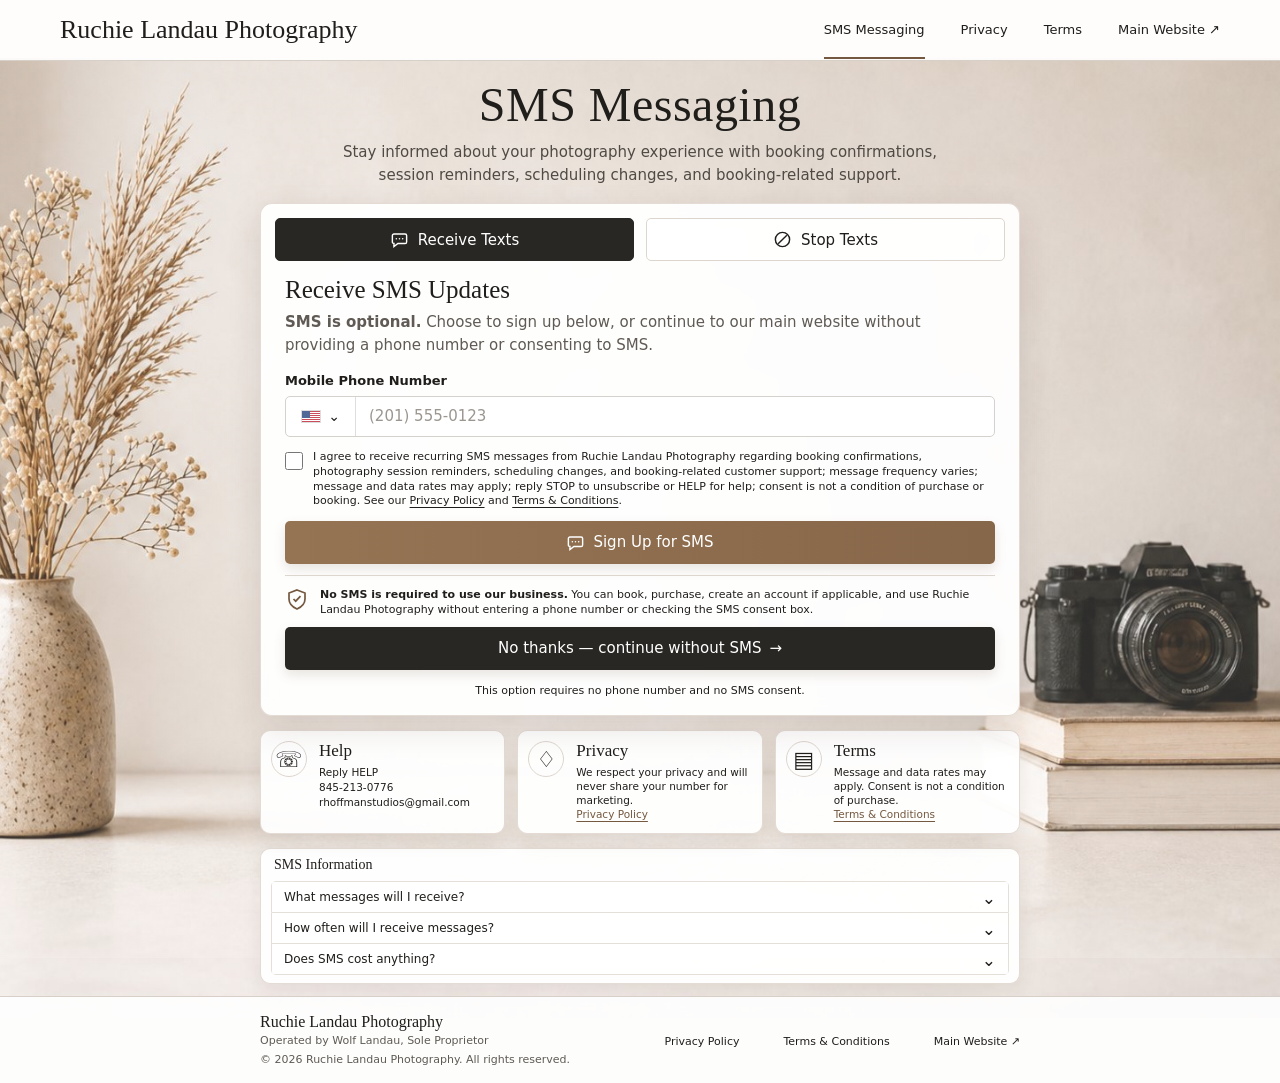
==== commit 2471ec36: "Align SMS homepage sections to one shared width" ====
--- a/index.html
+++ b/index.html
@@ -13,6 +13,31 @@
     <link rel="icon" href="/favicon.svg" type="image/svg+xml" />
     <link rel="preload" href="/assets/images/studio-background.jpg" as="image" />
     <link rel="stylesheet" href="/assets/css/site.css?v=5" />
+    <style>
+      /* Keep every homepage content block on one exact desktop grid. */
+      .home-page {
+        --home-content-width: 760px;
+      }
+
+      .home-page .shell--main,
+      .home-page .site-footer__inner {
+        width: min(calc(100% - 36px), var(--home-content-width));
+      }
+
+      .home-page .sms-card,
+      .home-page .info-trio,
+      .home-page .faq {
+        width: 100%;
+        max-width: none;
+      }
+
+      @media (max-width: 760px) {
+        .home-page .shell--main,
+        .home-page .site-footer__inner {
+          width: 100%;
+        }
+      }
+    </style>
   </head>
   <body class="home-page">
     <a class="skip-link" href="#main">Skip to main content</a>
